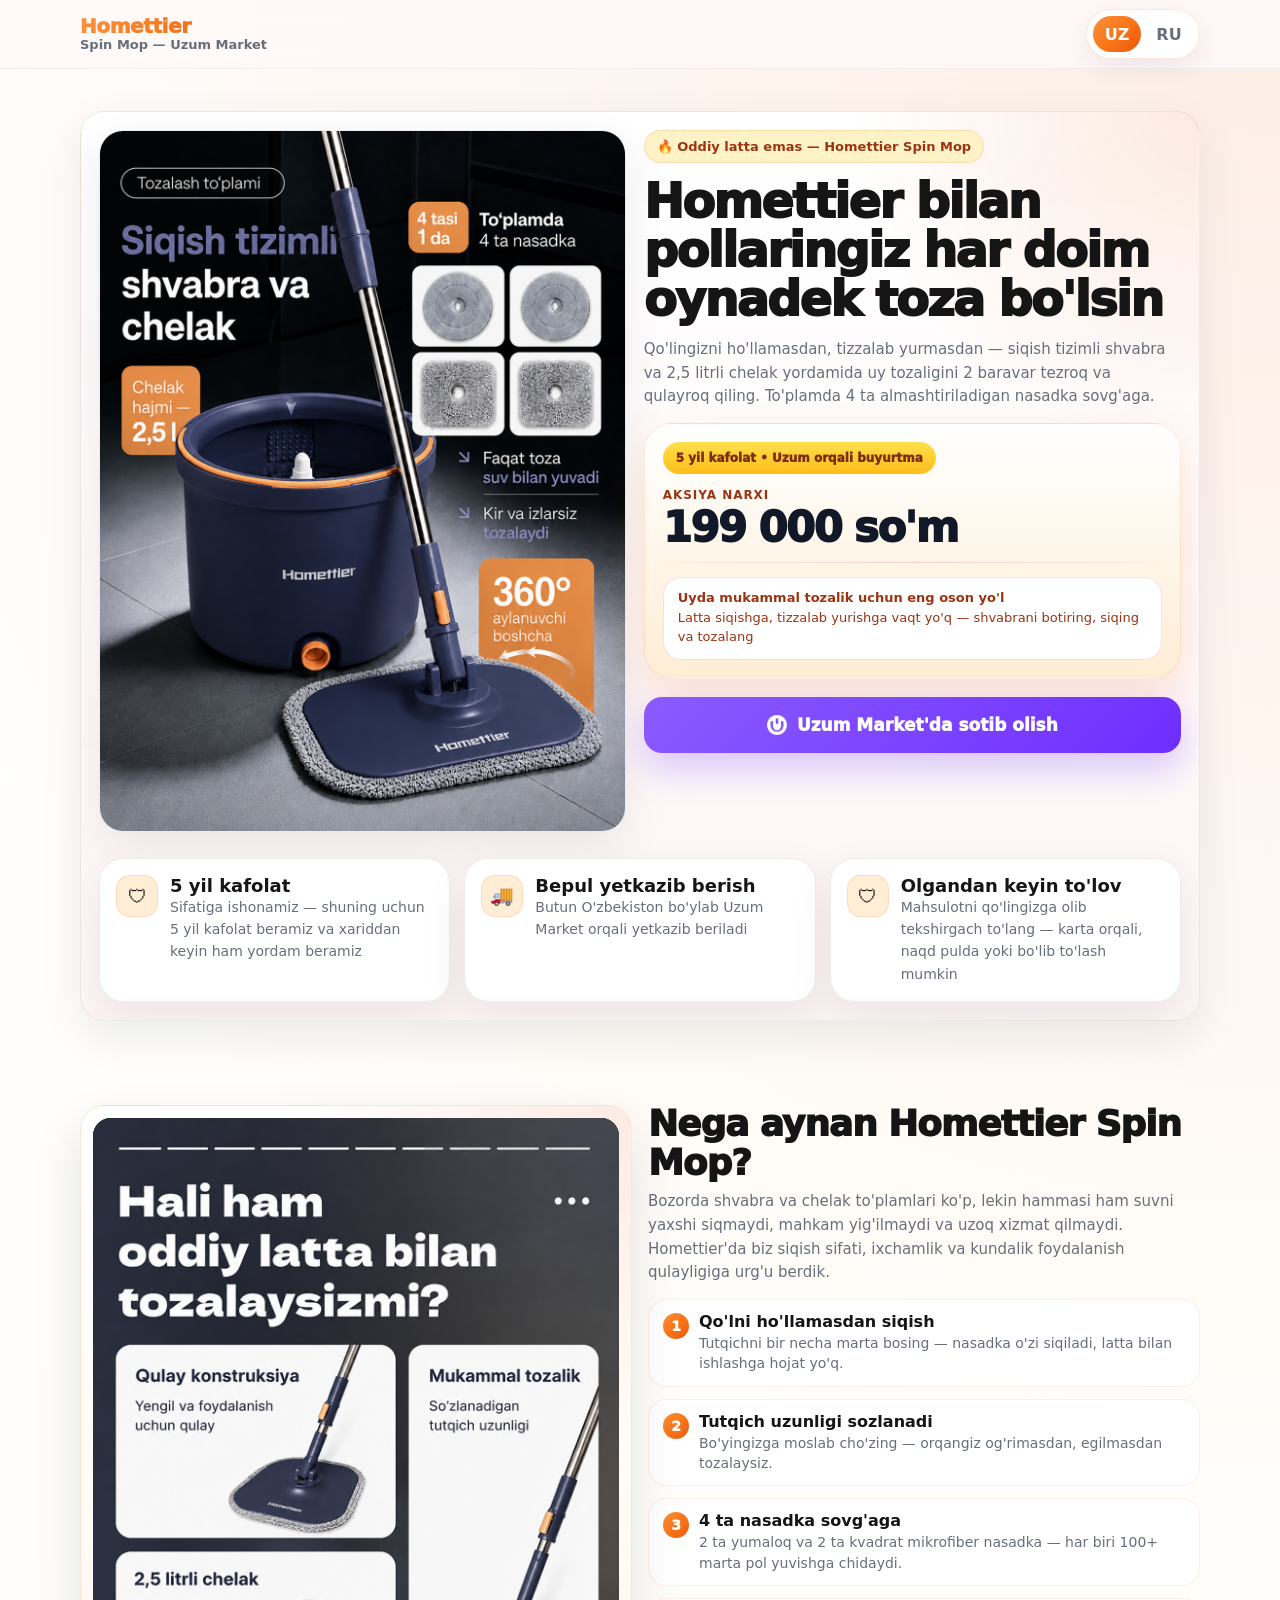
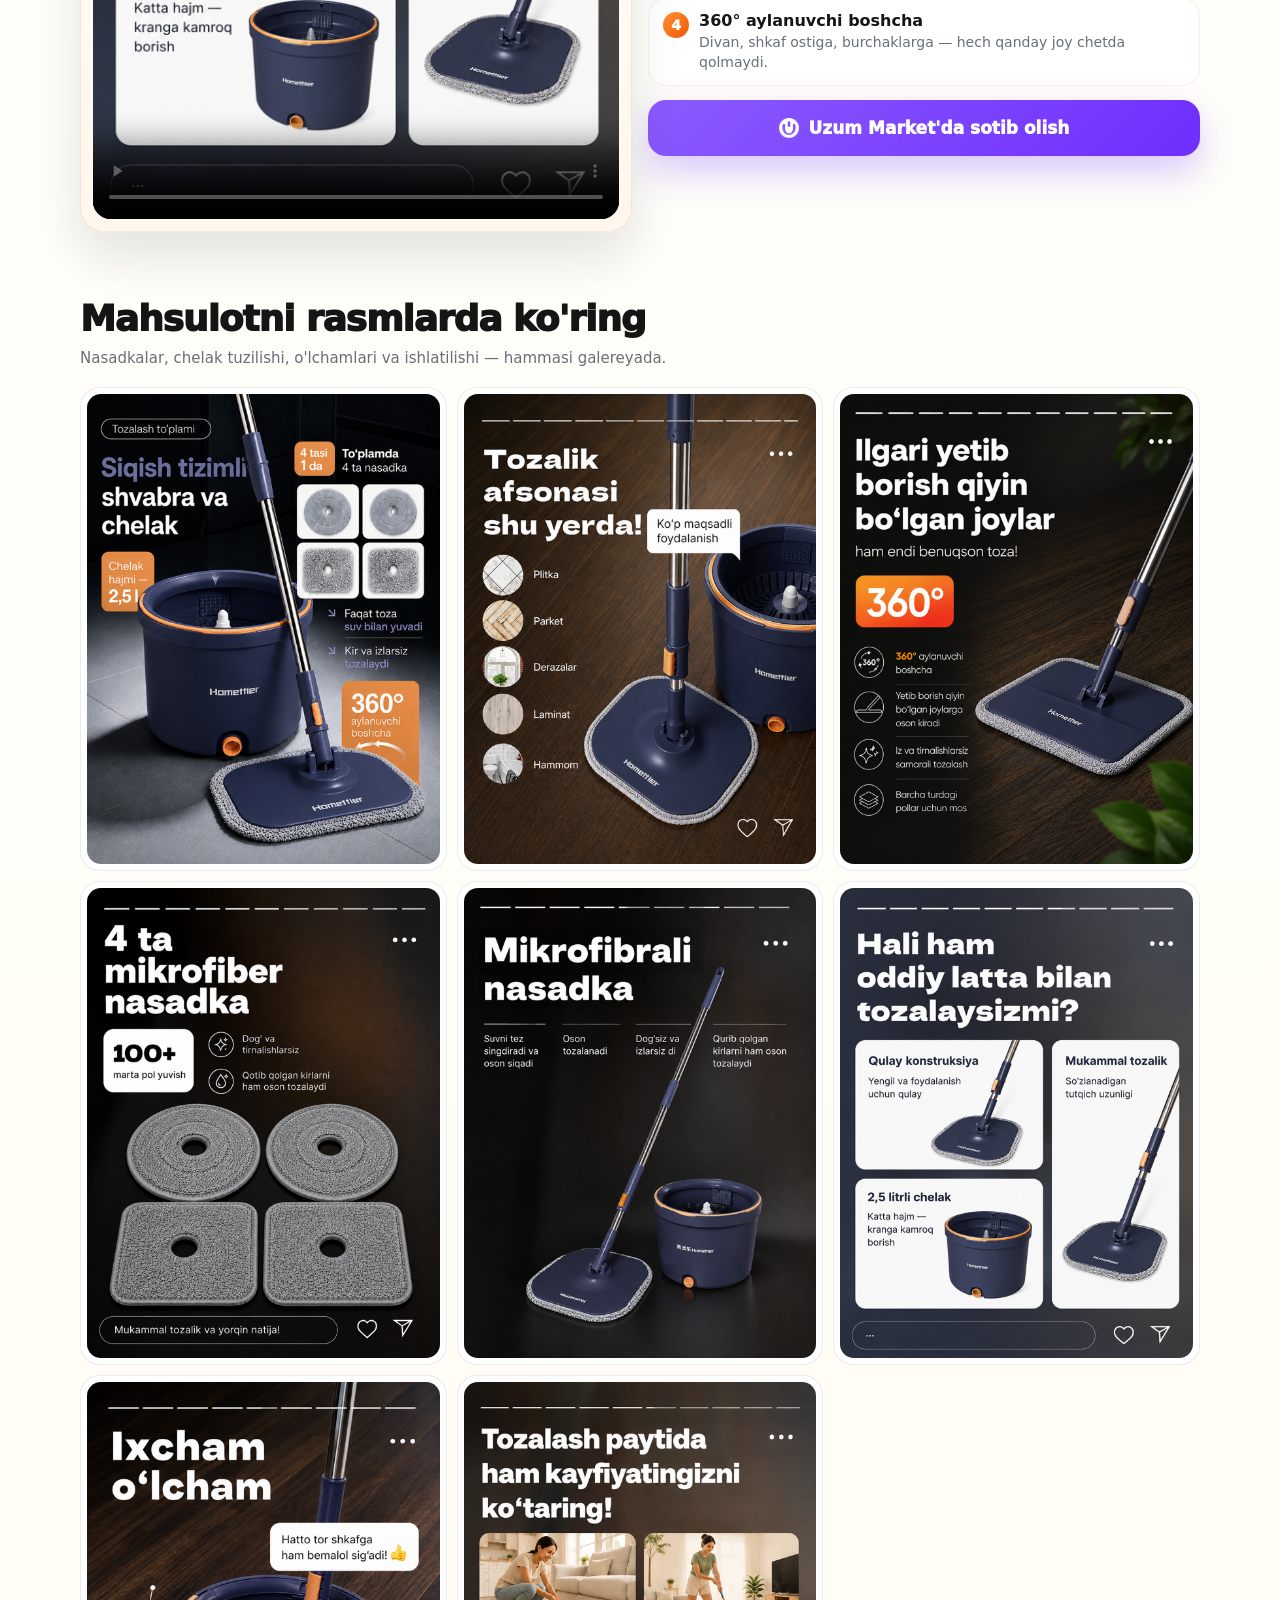
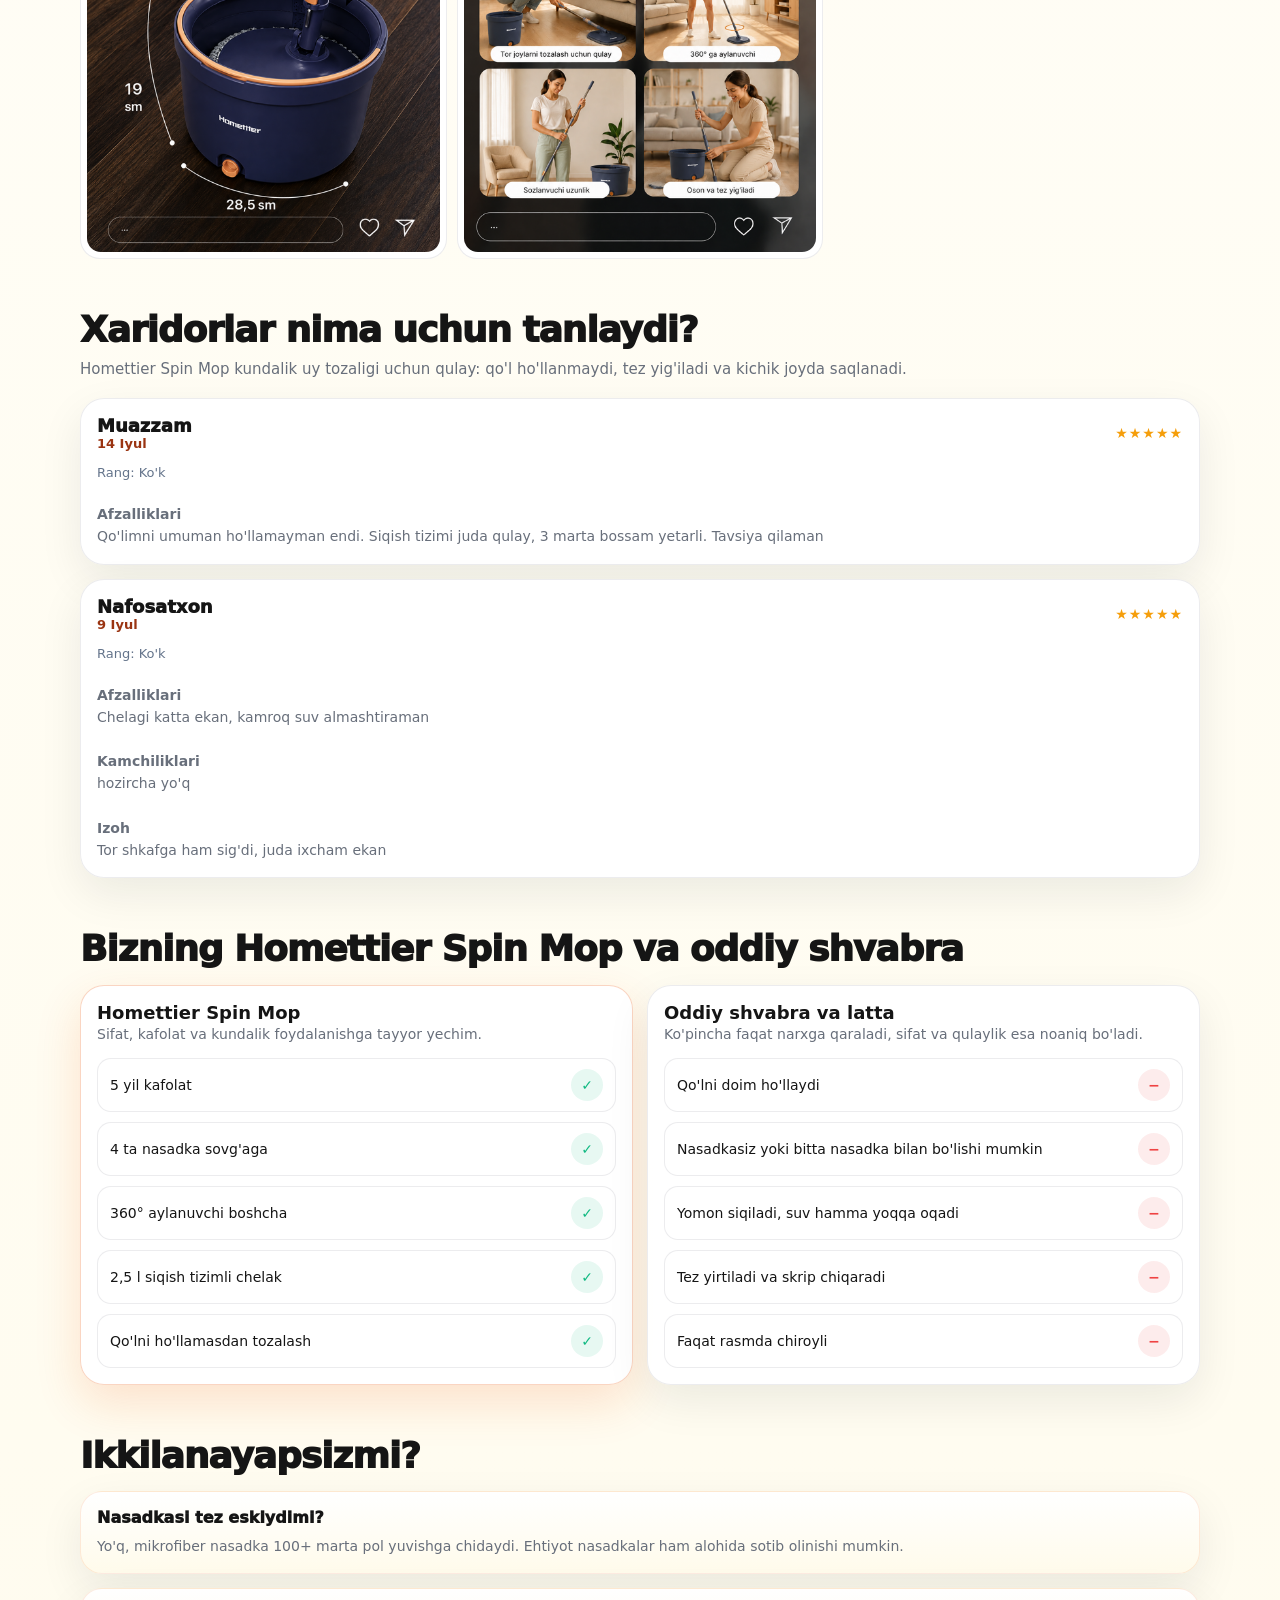
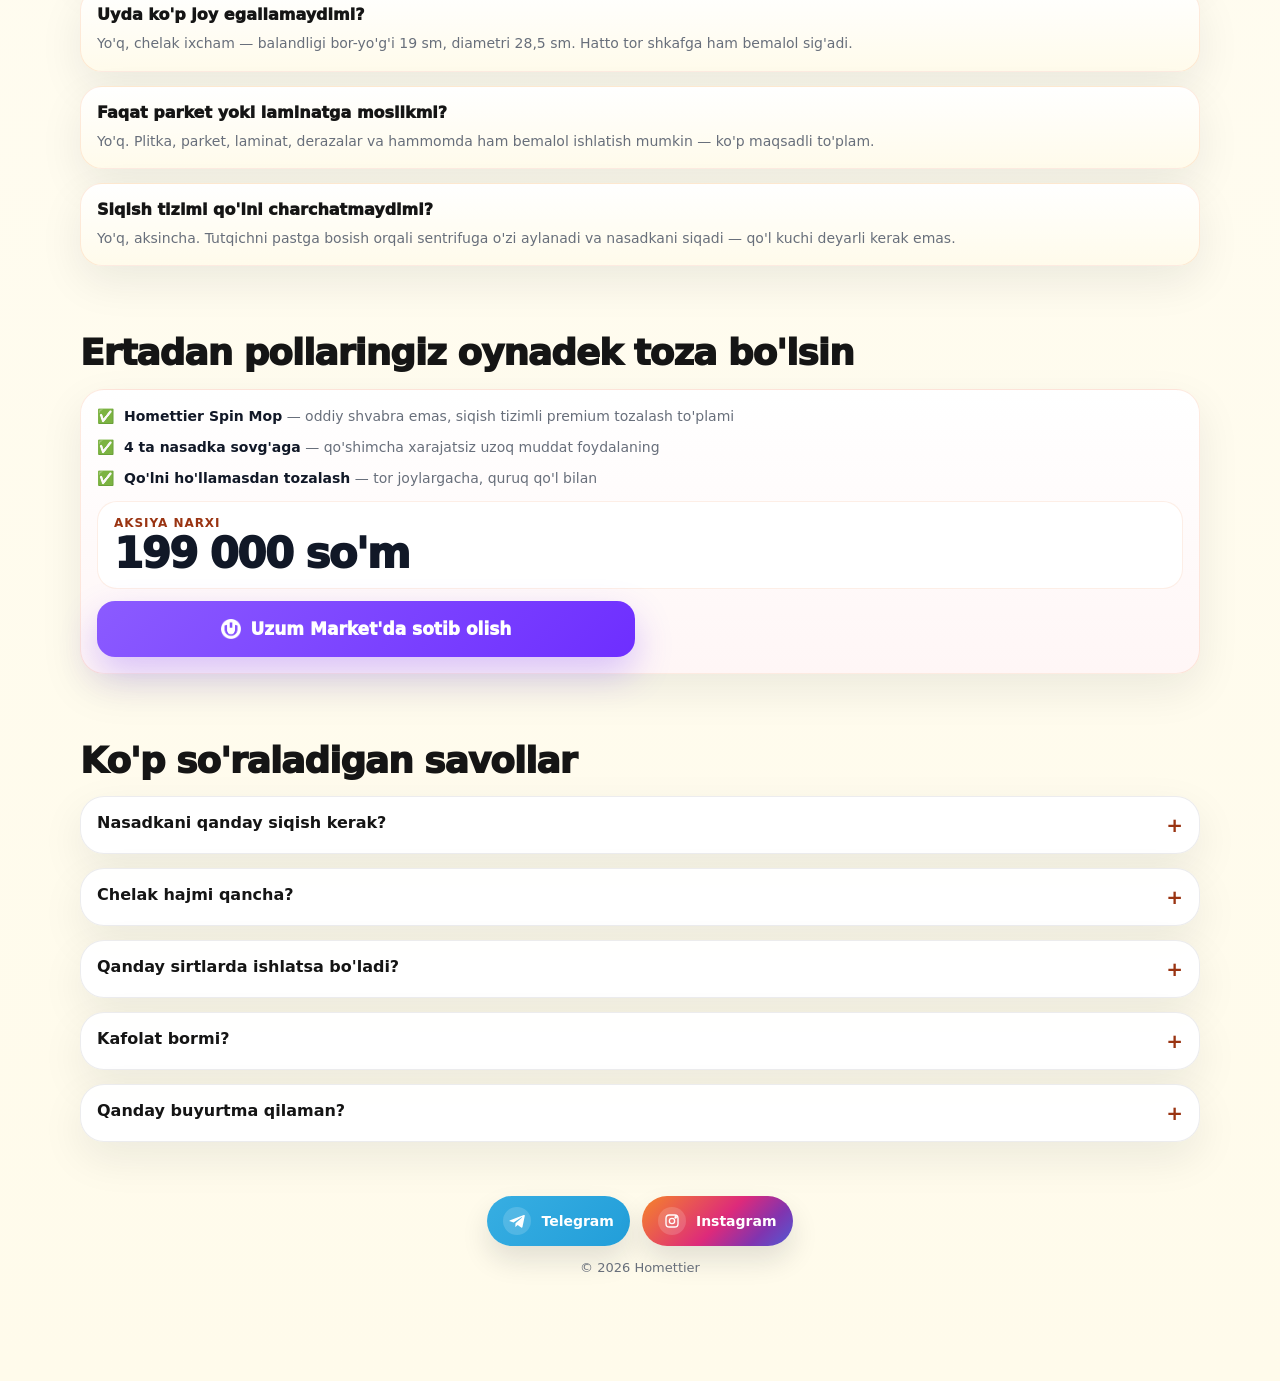
==== homettier.html @ 23408524 "Add Homettier Spin Mop product page - homettier.html — yangi mahsulot sahifasi (Stepper Pro struktur" ====
<!DOCTYPE html>
<html lang="uz">
<head>
  <meta charset="UTF-8" />
  <meta name="viewport" content="width=device-width, initial-scale=1.0, viewport-fit=cover" />
  <title>Homettier — Siqish tizimli Spin Mop | Uy uchun premium tozalash to'plami | Uzum Market</title>
  <meta name="description" content="Homettier Spin Mop — siqish tizimli shvabra va 2,5 litrli chelak to'plami. 4 ta mikrofiber nasadka sovg'aga, 360° aylanuvchi boshcha, qo'lni ho'llamasdan tozalash. 5 yil kafolat." />
  <meta name="theme-color" content="#ea580c" />
  <meta name="robots" content="index,follow" />
  <meta property="og:type" content="website" />
  <meta property="og:title" content="Homettier Spin Mop | Uy uchun premium tozalash to'plami — Uzum Market" />
  <meta property="og:description" content="Oddiy latta emas — Homettier Spin Mop. Qo'lingizni ho'llamasdan, tizzalab yurmasdan tozalang. 4 ta nasadka sovg'aga va 5 yil kafolat." />
  <meta property="og:image" content="images/homettier/h1.png" />
  <meta property="og:url" content="https://shopland.uz/homettier.html" />
  <meta name="twitter:card" content="summary_large_image" />
  <link rel="canonical" href="https://shopland.uz/homettier.html" />

  <link href="data:image/svg+xml,<svg xmlns='http://www.w3.org/2000/svg' viewBox='0 0 100 100'><rect width='100' height='100' rx='20' fill='%23ea580c'/><text x='50' y='74' font-family='Arial, sans-serif' font-weight='bold' font-size='58' fill='white' text-anchor='middle'>H</text></svg>" rel="icon" />
  <link rel="preconnect" href="https://images.uzum.uz" crossorigin />
  <link rel="preconnect" href="https://connect.facebook.net" crossorigin />
  <link rel="preload" as="image" href="./images/homettier/h1.png" fetchpriority="high" />

  <link rel="stylesheet" href="./css/style.css" />

  <!-- Meta Pixel Code -->
  <script>
  !function(f,b,e,v,n,t,s){if(f.fbq)return;n=f.fbq=function(){n.callMethod?n.callMethod.apply(n,arguments):n.queue.push(arguments)};if(!f._fbq)f._fbq=n;n.push=n;n.loaded=!0;n.version='2.0';n.queue=[];t=b.createElement(e);t.async=!0;t.src=v;s=b.getElementsByTagName(e)[0];s.parentNode.insertBefore(t,s)}(window, document,'script','https://connect.facebook.net/en_US/fbevents.js');
  fbq('init', '847327061713315');
  fbq('track', 'PageView');
  </script>
  <noscript><img height="1" width="1" style="display:none" src="https://www.facebook.com/tr?id=847327061713315&ev=PageView&noscript=1" /></noscript>
  <!-- End Meta Pixel Code -->
</head>
<body>
  <header class="topbar">
    <div class="container topbar-inner">
      <a href="#" class="brand"><span class="brand-copy"><span>Homettier</span><small data-uz="Spin Mop — Uzum Market" data-ru="Spin Mop — Uzum Market">Spin Mop — Uzum Market</small></span></a>
      <div class="lang-switch" aria-label="Language switcher"><button class="lang-btn active" data-lang-btn="uz" type="button">UZ</button><button class="lang-btn" data-lang-btn="ru" type="button">RU</button></div>
    </div>
  </header>

  <main id="top">
    <section class="hero section-lg" id="hero-section">
      <div class="container">
        <div class="hero-wrap card">
          <div class="hero-media"><img src="./images/homettier/h1.png" alt="Homettier Spin Mop — siqish tizimli shvabra va chelak to'plami" loading="eager" fetchpriority="high" decoding="async" /></div>
          <div class="hero-copy">
            <div class="eyebrow" data-uz="🔥 Oddiy latta emas — Homettier Spin Mop" data-ru="🔥 Не просто тряпка — Homettier Spin Mop">🔥 Oddiy latta emas — Homettier Spin Mop</div>
            <h1 data-uz="Homettier bilan pollaringiz har doim oynadek toza bo'lsin" data-ru="Пусть ваши полы всегда будут блестящими чистыми с Homettier">Homettier bilan pollaringiz har doim oynadek toza bo'lsin</h1>
            <p class="lead" data-uz="Qo'lingizni ho'llamasdan, tizzalab yurmasdan — siqish tizimli shvabra va 2,5 litrli chelak yordamida uy tozaligini 2 baravar tezroq va qulayroq qiling. To'plamda 4 ta almashtiriladigan nasadka sovg'aga." data-ru="Без намокания рук и ползания на коленях — с системой отжима и ведром 2,5 литра уборка дома в 2 раза быстрее и удобнее. В комплекте 4 сменные насадки в подарок.">Qo'lingizni ho'llamasdan, tizzalab yurmasdan — siqish tizimli shvabra va 2,5 litrli chelak yordamida uy tozaligini 2 baravar tezroq va qulayroq qiling. To'plamda 4 ta almashtiriladigan nasadka sovg'aga.</p>
            <div class="price-box">
              <span class="discount-pill" data-uz="5 yil kafolat • Uzum orqali buyurtma" data-ru="Гарантия 5 лет • Заказ через Uzum">5 yil kafolat • Uzum orqali buyurtma</span>
              <div class="price-main"><div class="price-main-left"><span class="price-caption" data-uz="Aksiya narxi" data-ru="Цена по акции">Aksiya narxi</span><span class="new-price" data-uz="199 000 so'm" data-ru="199 000 сум">199 000 so'm</span></div></div>
              <div style="height:1px;background:linear-gradient(90deg,rgba(239,32,41,.04),rgba(239,32,41,.18),rgba(239,32,41,.04))"></div>
              <div style="padding:12px 14px;border-radius:18px;background:#fff;border:1px solid rgba(239,32,41,.14)"><div class="timer-label" data-uz="Uyda mukammal tozalik uchun eng oson yo'l" data-ru="Самый простой способ идеальной чистоты дома">Uyda mukammal tozalik uchun eng oson yo'l</div><p style="font-size:13px;color:#9a3412;margin-top:4px;line-height:1.45" data-uz="Latta siqishga, tizzalab yurishga vaqt yo'q — shvabrani botiring, siqing va tozalang" data-ru="Нет времени на тряпки и ползание на коленях — макайте, отжимайте и мойте">Latta siqishga, tizzalab yurishga vaqt yo'q — shvabrani botiring, siqing va tozalang</p></div>
            </div>
            <div class="btn-row" style="margin-top: 4px;"><a href="https://uzum.uz/ru/product/umnaya-shvabra-iz-goluboj---127-2776299" class="btn btn-uzum" rel="nofollow noopener noreferrer" target="_blank" id="hero-uzum-btn"><img src="./assets/uzum-logo.webp" alt="Uzum logo" /><span data-uz="Uzum Market'da sotib olish" data-ru="Купить в Uzum Market">Uzum Market'da sotib olish</span></a></div>
          </div>
          <div class="proof-row-full">
            <div class="trust-item card"><div class="icon-box">🛡</div><div><h3 data-uz="5 yil kafolat" data-ru="Гарантия 5 лет">5 yil kafolat</h3><p data-uz="Sifatiga ishonamiz — shuning uchun 5 yil kafolat beramiz va xariddan keyin ham yordam beramiz" data-ru="Мы уверены в качестве — поэтому даём гарантию 5 лет и поддерживаем вас после покупки">Sifatiga ishonamiz — shuning uchun 5 yil kafolat beramiz va xariddan keyin ham yordam beramiz</p></div></div>
            <div class="trust-item card"><div class="icon-box">🚚</div><div><h3 data-uz="Bepul yetkazib berish" data-ru="Бесплатная доставка">Bepul yetkazib berish</h3><p data-uz="Butun O'zbekiston bo'ylab Uzum Market orqali yetkazib beriladi" data-ru="Доставка по всему Узбекистану через Uzum Market">Butun O'zbekiston bo'ylab Uzum Market orqali yetkazib beriladi</p></div></div>
            <div class="trust-item card"><div class="icon-box">🛡</div><div><h3 data-uz="Olgandan keyin to'lov" data-ru="Оплата после получения">Olgandan keyin to'lov</h3><p data-uz="Mahsulotni qo'lingizga olib tekshirgach to'lang — karta orqali, naqd pulda yoki bo'lib to'lash mumkin" data-ru="Получите товар, проверьте и только потом оплатите — картой, наличными или в рассрочку">Mahsulotni qo'lingizga olib tekshirgach to'lang — karta orqali, naqd pulda yoki bo'lib to'lash mumkin</p></div></div>
          </div>
        </div>
      </div>
    </section>

    <section class="section-lg">
      <div class="container showcase">
        <div class="video-shell card">
          <video id="inlineVideo" muted playsinline webkit-playsinline preload="none" controls loop poster="./images/homettier/h6.png">
            <source src="./assets/homettier_video.mp4" type="video/mp4" />
          </video>
        </div>
        <div style="display:grid;gap:14px;align-content:start">
          <div class="section-head" style="margin-bottom:0">
            <h2 data-uz="Nega aynan Homettier Spin Mop?" data-ru="Почему именно Homettier Spin Mop?">Nega aynan Homettier Spin Mop?</h2>
            <p class="lead" data-uz="Bozorda shvabra va chelak to'plamlari ko'p, lekin hammasi ham suvni yaxshi siqmaydi, mahkam yig'ilmaydi va uzoq xizmat qilmaydi. Homettier'da biz siqish sifati, ixchamlik va kundalik foydalanish qulayligiga urg'u berdik." data-ru="Наборов швабра-ведро много, но не все хорошо отжимают воду, собираются крепко и служат долго. В Homettier мы сделали акцент на качестве отжима, компактности и удобстве ежедневного использования.">Bozorda shvabra va chelak to'plamlari ko'p, lekin hammasi ham suvni yaxshi siqmaydi, mahkam yig'ilmaydi va uzoq xizmat qilmaydi. Homettier'da biz siqish sifati, ixchamlik va kundalik foydalanish qulayligiga urg'u berdik.</p>
          </div>
          <div class="feature-list">
            <div class="feature-line"><div class="red-dot">1</div><div><b data-uz="Qo'lni ho'llamasdan siqish" data-ru="Отжим без намокания рук">Qo'lni ho'llamasdan siqish</b><span data-uz="Tutqichni bir necha marta bosing — nasadka o'zi siqiladi, latta bilan ishlashga hojat yo'q." data-ru="Нажмите ручку несколько раз — насадка отжимается сама, не нужно касаться тряпки.">Tutqichni bir necha marta bosing — nasadka o'zi siqiladi, latta bilan ishlashga hojat yo'q.</span></div></div>
            <div class="feature-line"><div class="red-dot">2</div><div><b data-uz="Tutqich uzunligi sozlanadi" data-ru="Регулируемая длина ручки">Tutqich uzunligi sozlanadi</b><span data-uz="Bo'yingizga moslab cho'zing — orqangiz og'rimasdan, egilmasdan tozalaysiz." data-ru="Отрегулируйте под свой рост — убираете без боли в спине и наклонов.">Bo'yingizga moslab cho'zing — orqangiz og'rimasdan, egilmasdan tozalaysiz.</span></div></div>
            <div class="feature-line"><div class="red-dot">3</div><div><b data-uz="4 ta nasadka sovg'aga" data-ru="4 насадки в подарок">4 ta nasadka sovg'aga</b><span data-uz="2 ta yumaloq va 2 ta kvadrat mikrofiber nasadka — har biri 100+ marta pol yuvishga chidaydi." data-ru="2 круглые и 2 квадратные микрофибровые насадки — каждая выдерживает 100+ циклов мытья.">2 ta yumaloq va 2 ta kvadrat mikrofiber nasadka — har biri 100+ marta pol yuvishga chidaydi.</span></div></div>
            <div class="feature-line"><div class="red-dot">4</div><div><b data-uz="360° aylanuvchi boshcha" data-ru="Поворотная головка 360°">360° aylanuvchi boshcha</b><span data-uz="Divan, shkaf ostiga, burchaklarga — hech qanday joy chetda qolmaydi." data-ru="Под диваном, шкафом, в углах — ни одно место не останется неочищенным.">Divan, shkaf ostiga, burchaklarga — hech qanday joy chetda qolmaydi.</span></div></div>
          </div>
          <a href="https://uzum.uz/ru/product/umnaya-shvabra-iz-goluboj---127-2776299" class="btn btn-uzum" rel="nofollow noopener noreferrer" target="_blank" id="why-uzum-btn"><img src="./assets/uzum-logo.webp" alt="Uzum logo" /><span data-uz="Uzum Market'da sotib olish" data-ru="Купить в Uzum Market">Uzum Market'da sotib olish</span></a>
        </div>
      </div>
    </section>

    <section class="section">
      <div class="container">
        <div class="section-head">
          <h2 data-uz="Mahsulotni rasmlarda ko'ring" data-ru="Посмотрите товар в деталях">Mahsulotni rasmlarda ko'ring</h2>
          <p class="lead" data-uz="Nasadkalar, chelak tuzilishi, o'lchamlari va ishlatilishi — hammasi galereyada." data-ru="Насадки, устройство ведра, размеры и процесс использования — всё в галерее.">Nasadkalar, chelak tuzilishi, o'lchamlari va ishlatilishi — hammasi galereyada.</p>
        </div>
        <div class="gallery-grid" id="galleryGrid">
          <button class="gallery-card" type="button" data-popup-img="./images/homettier/h1.png"><img src="./images/homettier/h1.png" alt="Homettier Spin Mop galereya 1" loading="lazy" /></button>
          <button class="gallery-card" type="button" data-popup-img="./images/homettier/h2.png"><img src="./images/homettier/h2.png" alt="Homettier Spin Mop galereya 2" loading="lazy" /></button>
          <button class="gallery-card" type="button" data-popup-img="./images/homettier/h3.png"><img src="./images/homettier/h3.png" alt="Homettier Spin Mop galereya 3" loading="lazy" /></button>
          <button class="gallery-card" type="button" data-popup-img="./images/homettier/h4.png"><img src="./images/homettier/h4.png" alt="Homettier Spin Mop galereya 4" loading="lazy" /></button>
          <button class="gallery-card" type="button" data-popup-img="./images/homettier/h5.png"><img src="./images/homettier/h5.png" alt="Homettier Spin Mop galereya 5" loading="lazy" /></button>
          <button class="gallery-card" type="button" data-popup-img="./images/homettier/h6.png"><img src="./images/homettier/h6.png" alt="Homettier Spin Mop galereya 6" loading="lazy" /></button>
          <button class="gallery-card" type="button" data-popup-img="./images/homettier/h7.png"><img src="./images/homettier/h7.png" alt="Homettier Spin Mop galereya 7" loading="lazy" /></button>
          <button class="gallery-card" type="button" data-popup-img="./images/homettier/h8.png"><img src="./images/homettier/h8.png" alt="Homettier Spin Mop galereya 8" loading="lazy" /></button>
        </div>
      </div>
    </section>

    <section class="section" id="reviews">
      <div class="container">
        <div class="section-head">
          <h2 data-uz="Xaridorlar nima uchun tanlaydi?" data-ru="Почему покупатели выбирают нас?">Xaridorlar nima uchun tanlaydi?</h2>
          <p class="lead" data-uz="Homettier Spin Mop kundalik uy tozaligi uchun qulay: qo'l ho'llanmaydi, tez yig'iladi va kichik joyda saqlanadi." data-ru="Homettier Spin Mop удобен для ежедневной уборки: руки не мокнут, быстро складывается и хранится в небольшом месте.">Homettier Spin Mop kundalik uy tozaligi uchun qulay: qo'l ho'llanmaydi, tez yig'iladi va kichik joyda saqlanadi.</p>
        </div>
        <div class="reviews-list">
          <div class="review-card card">
            <div class="review-top">
              <div><div class="review-name">Muazzam</div><div class="review-title" data-uz="14 Iyul" data-ru="14 Июля">14 Iyul</div></div>
              <div class="stars">★★★★★</div>
            </div>
            <p class="review-text" style="color: #64748b; font-size: 13px; margin-bottom: 8px;" data-uz="Rang: Ko'k" data-ru="Цвет: Синий">Rang: Ko'k</p>
            <p class="review-text" data-uz="<b>Afzalliklari</b><br>Qo'limni umuman ho'llamayman endi. Siqish tizimi juda qulay, 3 marta bossam yetarli. Tavsiya qilaman" data-ru="<b>Преимущества</b><br>Руки больше совсем не мокнут. Система отжима очень удобная, 3 нажатия достаточно. Рекомендую"><b>Afzalliklari</b><br>Qo'limni umuman ho'llamayman endi. Siqish tizimi juda qulay, 3 marta bossam yetarli. Tavsiya qilaman</p>
          </div>
          <div class="review-card card">
            <div class="review-top">
              <div><div class="review-name">Nafosatxon</div><div class="review-title" data-uz="9 Iyul" data-ru="9 Июля">9 Iyul</div></div>
              <div class="stars">★★★★★</div>
            </div>
            <p class="review-text" style="color: #64748b; font-size: 13px; margin-bottom: 8px;" data-uz="Rang: Ko'k" data-ru="Цвет: Синий">Rang: Ko'k</p>
            <p class="review-text" data-uz="<b>Afzalliklari</b><br>Chelagi katta ekan, kamroq suv almashtiraman<br><br><b>Kamchiliklari</b><br>hozircha yo'q<br><br><b>Izoh</b><br>Tor shkafga ham sig'di, juda ixcham ekan" data-ru="<b>Преимущества</b><br>Ведро оказалось большим, воду меняю реже<br><br><b>Недостатки</b><br>пока нет<br><br><b>Комментарий</b><br>Поместилось и в узкий шкаф, очень компактное"><b>Afzalliklari</b><br>Chelagi katta ekan, kamroq suv almashtiraman<br><br><b>Kamchiliklari</b><br>hozircha yo'q<br><br><b>Izoh</b><br>Tor shkafga ham sig'di, juda ixcham ekan</p>
          </div>
        </div>
      </div>
    </section>

    <section class="section">
      <div class="container">
        <div class="section-head">
          <h2 data-uz="Bizning Homettier Spin Mop va oddiy shvabra" data-ru="Наш Homettier Spin Mop и обычная швабра">Bizning Homettier Spin Mop va oddiy shvabra</h2>
        </div>
        <div class="compare-grid">
          <div class="compare-card card highlight">
            <h3 data-uz="Homettier Spin Mop" data-ru="Homettier Spin Mop">Homettier Spin Mop</h3>
            <p data-uz="Sifat, kafolat va kundalik foydalanishga tayyor yechim." data-ru="Качество, гарантия и готовое решение для ежедневной уборки.">Sifat, kafolat va kundalik foydalanishga tayyor yechim.</p>
            <div class="compare-table">
              <div class="cmp-row"><span data-uz="5 yil kafolat" data-ru="Гарантия 5 лет">5 yil kafolat</span><span class="cmp-good">✓</span></div>
              <div class="cmp-row"><span data-uz="4 ta nasadka sovg'aga" data-ru="4 насадки в подарок">4 ta nasadka sovg'aga</span><span class="cmp-good">✓</span></div>
              <div class="cmp-row"><span data-uz="360° aylanuvchi boshcha" data-ru="Поворотная головка 360°">360° aylanuvchi boshcha</span><span class="cmp-good">✓</span></div>
              <div class="cmp-row"><span data-uz="2,5 l siqish tizimli chelak" data-ru="Ведро 2,5 л с системой отжима">2,5 l siqish tizimli chelak</span><span class="cmp-good">✓</span></div>
              <div class="cmp-row"><span data-uz="Qo'lni ho'llamasdan tozalash" data-ru="Уборка без намокания рук">Qo'lni ho'llamasdan tozalash</span><span class="cmp-good">✓</span></div>
            </div>
          </div>
          <div class="compare-card card">
            <h3 data-uz="Oddiy shvabra va latta" data-ru="Обычная швабра и тряпка">Oddiy shvabra va latta</h3>
            <p data-uz="Ko'pincha faqat narxga qaraladi, sifat va qulaylik esa noaniq bo'ladi." data-ru="Часто выбирают только по цене, а качество и удобство остаются непонятными.">Ko'pincha faqat narxga qaraladi, sifat va qulaylik esa noaniq bo'ladi.</p>
            <div class="compare-table">
              <div class="cmp-row"><span data-uz="Qo'lni doim ho'llaydi" data-ru="Руки всегда мокнут">Qo'lni doim ho'llaydi</span><span class="cmp-bad">−</span></div>
              <div class="cmp-row"><span data-uz="Nasadkasiz yoki bitta nasadka bilan bo'lishi mumkin" data-ru="Может быть без насадки или с одной">Nasadkasiz yoki bitta nasadka bilan bo'lishi mumkin</span><span class="cmp-bad">−</span></div>
              <div class="cmp-row"><span data-uz="Yomon siqiladi, suv hamma yoqqa oqadi" data-ru="Плохо отжимается, вода течёт везде">Yomon siqiladi, suv hamma yoqqa oqadi</span><span class="cmp-bad">−</span></div>
              <div class="cmp-row"><span data-uz="Tez yirtiladi va skrip chiqaradi" data-ru="Быстро рвётся и скрипит">Tez yirtiladi va skrip chiqaradi</span><span class="cmp-bad">−</span></div>
              <div class="cmp-row"><span data-uz="Faqat rasmda chiroyli" data-ru="Красиво только на фото">Faqat rasmda chiroyli</span><span class="cmp-bad">−</span></div>
            </div>
          </div>
        </div>
      </div>
    </section>

    <section class="section doubts" id="doubts">
      <div class="container">
        <div class="section-head"><h2 data-ru="Есть сомнения?" data-uz="Ikkilanayapsizmi?">Ikkilanayapsizmi?</h2></div>
        <div class="doubts-grid">
          <div class="dcard">
            <div class="q" data-ru="Насадка быстро изнашивается?" data-uz="Nasadkasi tez eskiydimi?">Nasadkasi tez eskiydimi?</div>
            <div class="a" data-ru="Нет, микрофибровая насадка выдерживает 100+ циклов мытья полов. Запасные насадки также можно докупить отдельно." data-uz="Yo'q, mikrofiber nasadka 100+ marta pol yuvishga chidaydi. Ehtiyot nasadkalar ham alohida sotib olinishi mumkin.">Yo'q, mikrofiber nasadka 100+ marta pol yuvishga chidaydi. Ehtiyot nasadkalar ham alohida sotib olinishi mumkin.</div>
          </div>
          <div class="dcard">
            <div class="q" data-ru="Не займёт много места дома?" data-uz="Uyda ko'p joy egallamaydimi?">Uyda ko'p joy egallamaydimi?</div>
            <div class="a" data-ru="Нет, ведро компактное — высота всего 19 см, диаметр 28,5 см. Поместится даже в узкий шкаф." data-uz="Yo'q, chelak ixcham — balandligi bor-yo'g'i 19 sm, diametri 28,5 sm. Hatto tor shkafga ham bemalol sig'adi.">Yo'q, chelak ixcham — balandligi bor-yo'g'i 19 sm, diametri 28,5 sm. Hatto tor shkafga ham bemalol sig'adi.</div>
          </div>
          <div class="dcard">
            <div class="q" data-ru="Подходит только для паркета или ламината?" data-uz="Faqat parket yoki laminatga moslikmi?">Faqat parket yoki laminatga moslikmi?</div>
            <div class="a" data-ru="Нет. Плитка, паркет, ламинат, окна и ванная — можно использовать везде, это многоцелевой набор." data-uz="Yo'q. Plitka, parket, laminat, derazalar va hammomda ham bemalol ishlatish mumkin — ko'p maqsadli to'plam.">Yo'q. Plitka, parket, laminat, derazalar va hammomda ham bemalol ishlatish mumkin — ko'p maqsadli to'plam.</div>
          </div>
          <div class="dcard">
            <div class="q" data-ru="Система отжима не утомляет руку?" data-uz="Siqish tizimi qo'lni charchatmaydimi?">Siqish tizimi qo'lni charchatmaydimi?</div>
            <div class="a" data-ru="Нет, наоборот. Нажатием ручки вниз центрифуга сама крутится и отжимает насадку — усилие рук почти не нужно." data-uz="Yo'q, aksincha. Tutqichni pastga bosish orqali sentrifuga o'zi aylanadi va nasadkani siqadi — qo'l kuchi deyarli kerak emas.">Yo'q, aksincha. Tutqichni pastga bosish orqali sentrifuga o'zi aylanadi va nasadkani siqadi — qo'l kuchi deyarli kerak emas.</div>
          </div>
        </div>
      </div>
    </section>

    <section class="section-lg">
      <div class="container">
        <div class="section-head"><h2 data-uz="Ertadan pollaringiz oynadek toza bo'lsin" data-ru="Уже завтра ваши полы будут зеркально чистыми">Ertadan pollaringiz oynadek toza bo'lsin</h2></div>
        <div class="cta-card card">
          <div class="cta-bullets">
            <div class="item"><span>✅</span><span><strong data-uz="Homettier Spin Mop" data-ru="Homettier Spin Mop">Homettier Spin Mop</strong> — <span data-uz="oddiy shvabra emas, siqish tizimli premium tozalash to'plami" data-ru="не обычная швабра, а премиальный набор для уборки с системой отжима">oddiy shvabra emas, siqish tizimli premium tozalash to'plami</span></span></div>
            <div class="item"><span>✅</span><span><strong data-uz="4 ta nasadka sovg'aga" data-ru="4 насадки в подарок">4 ta nasadka sovg'aga</strong> — <span data-uz="qo'shimcha xarajatsiz uzoq muddat foydalaning" data-ru="пользуйтесь долго без дополнительных затрат">qo'shimcha xarajatsiz uzoq muddat foydalaning</span></span></div>
            <div class="item"><span>✅</span><span><strong data-uz="Qo'lni ho'llamasdan tozalash" data-ru="Уборка без намокания рук">Qo'lni ho'llamasdan tozalash</strong> — <span data-uz="tor joylargacha, quruq qo'l bilan" data-ru="даже в труднодоступных местах, с сухими руками">tor joylargacha, quruq qo'l bilan</span></span></div>
          </div>
          <div class="cta-price-row">
            <div class="cta-price-stack"><small data-uz="Aksiya narxi" data-ru="Цена по акции">Aksiya narxi</small><span class="new-price" data-uz="199 000 so'm" data-ru="199 000 сум">199 000 so'm</span></div>
          </div>
          <div class="cta-actions">
            <a href="https://uzum.uz/ru/product/umnaya-shvabra-iz-goluboj---127-2776299" class="btn btn-uzum" rel="nofollow noopener noreferrer" target="_blank" id="cta-uzum-btn"><img src="./assets/uzum-logo.webp" alt="Uzum logo" /><span data-uz="Uzum Market'da sotib olish" data-ru="Купить в Uzum Market">Uzum Market'da sotib olish</span></a>
          </div>
        </div>
      </div>
    </section>

    <section class="section" id="faq">
      <div class="container">
        <div class="section-head"><h2 data-uz="Ko'p so'raladigan savollar" data-ru="Частые вопросы">Ko'p so'raladigan savollar</h2></div>
        <div class="faq-grid">
          <details class="faq-item card"><summary data-uz="Nasadkani qanday siqish kerak?" data-ru="Как правильно отжимать насадку?">Nasadkani qanday siqish kerak?</summary><p data-uz="Nasadkani sentrifuga bo'limiga joylashtiring va tutqichni pastga bosing. Eng yaxshi natija uchun kamida 3 marta bosish tavsiya etiladi." data-ru="Поместите насадку в секцию центрифуги и нажмите ручку вниз. Для лучшего результата рекомендуется нажать не менее 3 раз.">Nasadkani sentrifuga bo'limiga joylashtiring va tutqichni pastga bosing. Eng yaxshi natija uchun kamida 3 marta bosish tavsiya etiladi.</p></details>
          <details class="faq-item card"><summary data-uz="Chelak hajmi qancha?" data-ru="Каков объём ведра?">Chelak hajmi qancha?</summary><p data-uz="Chelak hajmi 2,5 litr — bu kranga tez-tez borishni kamaytiradi va katta xonalarni ham bir chelak suv bilan yuvish imkonini beradi." data-ru="Объём ведра 2,5 литра — это снижает частоту похода к крану и позволяет мыть большие комнаты одним ведром воды.">Chelak hajmi 2,5 litr — bu kranga tez-tez borishni kamaytiradi va katta xonalarni ham bir chelak suv bilan yuvish imkonini beradi.</p></details>
          <details class="faq-item card"><summary data-uz="Qanday sirtlarda ishlatsa bo'ladi?" data-ru="На каких поверхностях можно использовать?">Qanday sirtlarda ishlatsa bo'ladi?</summary><p data-uz="Plitka, parket, laminat, derazalar va hammom kabi barcha turdagi qattiq sirtlarda ishlatish mumkin." data-ru="Можно использовать на всех видах твёрдых поверхностей: плитка, паркет, ламинат, окна и ванная.">Plitka, parket, laminat, derazalar va hammom kabi barcha turdagi qattiq sirtlarda ishlatish mumkin.</p></details>
          <details class="faq-item card"><summary data-uz="Kafolat bormi?" data-ru="Есть гарантия?">Kafolat bormi?</summary><p data-uz="Ha, Homettier Spin Mop uchun 5 yil kafolat beriladi. Savollar bo'lsa, qo'llab-quvvatlash xizmatiga yozishingiz mumkin." data-ru="Да, на Homettier Spin Mop действует гарантия 5 лет. По вопросам можно написать в службу поддержки.">Ha, Homettier Spin Mop uchun 5 yil kafolat beriladi. Savollar bo'lsa, qo'llab-quvvatlash xizmatiga yozishingiz mumkin.</p></details>
          <details class="faq-item card"><summary data-uz="Qanday buyurtma qilaman?" data-ru="Как заказать?">Qanday buyurtma qilaman?</summary><p data-uz="Sahifadagi Uzum tugmasini bosing va mahsulot kartasi orqali buyurtma bering." data-ru="Нажмите кнопку Uzum на странице и оформите заказ через карточку товара.">Sahifadagi Uzum tugmasini bosing va mahsulot kartasi orqali buyurtma bering.</p></details>
        </div>
      </div>
    </section>
  </main>

  <div class="sticky-cta" id="stickyCta">
    <a href="https://uzum.uz/ru/product/umnaya-shvabra-iz-goluboj---127-2776299" class="btn btn-uzum" rel="nofollow noopener noreferrer" target="_blank" id="sticky-uzum-btn"><img src="./assets/uzum-logo.webp" alt="Uzum logo" /><span data-uz="Uzum Market'da sotib olish" data-ru="Купить в Uzum Market">Uzum Market'da sotib olish</span></a>
  </div>

  <div class="sticky-mini-video" id="stickyMiniVideo">
    <button class="sticky-mini-video-close" type="button" id="stickyMiniVideoClose" aria-label="Close">×</button>
    <button class="sticky-mini-video-open" type="button" id="stickyMiniVideoOpen" aria-label="Open video">
      <video id="stickyMiniVideoEl" muted playsinline webkit-playsinline preload="none" loop poster="./images/homettier/h6.png">
        <source src="./assets/homettier_video.mp4" type="video/mp4" />
      </video>
      <div class="sticky-mini-video-overlay"><span class="sticky-mini-video-live-dot" aria-hidden="true"></span><span>Video</span></div>
    </button>
  </div>

  <div class="modal" id="galleryModal" aria-hidden="true">
    <div class="modal-content">
      <button class="modal-close" type="button" aria-label="Close">×</button>
      <img id="modalImage" alt="Gallery image" />
      <div class="modal-nav"><button type="button" id="prevImage">‹</button><button type="button" id="nextImage">›</button></div>
    </div>
  </div>

  <div class="video-modal" id="videoModal" aria-hidden="true">
    <div class="video-modal-content">
      <button class="video-close" type="button" aria-label="Close">×</button>
      <div class="video-title" data-uz="Homettier Spin Mop real video" data-ru="Реальное видео Homettier Spin Mop">Homettier Spin Mop real video</div>
      <video id="modalVideo" controls playsinline webkit-playsinline preload="none" poster="./images/homettier/h6.png">
        <source src="./assets/homettier_video.mp4" type="video/mp4" />
      </video>
      <div class="video-cta-wrap">
        <a href="https://uzum.uz/ru/product/umnaya-shvabra-iz-goluboj---127-2776299" class="btn btn-uzum" rel="nofollow noopener noreferrer" target="_blank" id="video-modal-uzum-btn"><img src="./assets/uzum-logo.webp" alt="Uzum logo" /><span data-uz="Uzum Market'da sotib olish" data-ru="Купить в Uzum Market">Uzum Market'da sotib olish</span></a>
      </div>
    </div>
  </div>

  <footer>
    <div class="container">
      <div class="footer-socials">
        <a class="social-pill social-pill--telegram" href="https://t.me/homettier" target="_blank" rel="noopener noreferrer" id="footer-telegram">
          <span class="social-icon"><svg viewBox="0 0 24 24" fill="currentColor"><path d="M9.78 15.56 9.4 20.9c.54 0 .78-.23 1.06-.5l2.54-2.43 5.27 3.86c.97.54 1.65.26 1.91-.9l3.47-16.26.01-.01c.31-1.45-.52-2.02-1.47-1.66L1.79 10.87c-1.39.54-1.37 1.32-.24 1.67l5.22 1.63L18.9 6.56c.57-.35 1.09-.16.66.19"/></svg></span>Telegram
        </a>
        <a class="social-pill social-pill--instagram" href="https://www.instagram.com/homettier" target="_blank" rel="noopener noreferrer" id="footer-instagram">
          <span class="social-icon"><svg viewBox="0 0 24 24" fill="none" stroke="currentColor" stroke-width="2"><rect x="3" y="3" width="18" height="18" rx="5"></rect><circle cx="12" cy="12" r="4"></circle><circle cx="17.5" cy="6.5" r="1"></circle></svg></span>Instagram
        </a>
      </div>
      <div>© 2026 Homettier</div>
    </div>
  </footer>

  <script src="./js/homettier.js"></script>
</body>
</html>
---- css/style.css ----
:root {
  --brand: #ea580c;
  --brand2: #f97316;
  --brand3: #fb923c;
  --uzum: #6E2EFF;
  --uzum2: #8b5bff;
  --text: #151515;
  --muted: #686f7b;
  --bg: #fffbeb;
  --panel: #fff;
  --line: rgba(17, 24, 39, .08);
  --shadow: 0 16px 44px rgba(17, 24, 39, .08);
  --shadow-red: 0 18px 46px rgba(234, 88, 12, .16);
  --shadow-strong: 0 24px 50px rgba(17, 24, 39, .12);
  --radius: 24px;
  --container: 1120px;
  --grad: linear-gradient(135deg, var(--brand3), var(--brand2) 55%, var(--brand));
  --uzum-grad: linear-gradient(135deg, var(--uzum2), var(--uzum));
}

* {
  box-sizing: border-box;
}

html {
  scroll-behavior: smooth;
}

body {
  margin: 0;
  font-family: Inter, ui-sans-serif, system-ui, -apple-system, BlinkMacSystemFont, "Segoe UI", sans-serif;
  color: var(--text);
  background: radial-gradient(circle at top right, rgba(234, 88, 12, .10), transparent 24%), linear-gradient(180deg, #fff 0%, var(--bg) 100%);
  -webkit-font-smoothing: antialiased;
  text-rendering: optimizeLegibility;
  padding-bottom: 96px;
}

img {
  display: block;
  max-width: 100%;
}

a {
  text-decoration: none;
  color: inherit;
}

button {
  font: inherit;
}

.container {
  width: min(calc(100% - 30px), var(--container));
  margin: 0 auto;
}

.section {
  padding: 26px 0;
}

.section-lg {
  padding: 42px 0;
}

.card,
.soft-card {
  background: rgba(255, 255, 255, .96);
  border: 1px solid var(--line);
  border-radius: var(--radius);
  box-shadow: var(--shadow);
}

.soft-card {
  background: linear-gradient(180deg, #fff, #fff7ed);
  border-color: rgba(234, 88, 12, .12);
}

.topbar {
  position: sticky;
  top: 0;
  z-index: 50;
  background: rgba(255, 248, 248, .86);
  border-bottom: 1px solid rgba(17, 24, 39, .05);
  backdrop-filter: blur(14px);
  -webkit-backdrop-filter: blur(14px);
}

.topbar-inner {
  min-height: 68px;
  display: flex;
  align-items: center;
  justify-content: space-between;
  gap: 12px;
}

.brand {
  display: inline-flex;
  align-items: center;
  gap: 12px;
  font-weight: 900;
}

.brand img {
  width: 40px;
  height: 40px;
  border-radius: 14px;
  object-fit: contain;
  padding: 8px;
  background: var(--grad);
  box-shadow: 0 10px 24px rgba(234, 88, 12, .18);
}

.brand-copy > span {
  display: block;
  font-size: 20px;
  line-height: 1.02;
  letter-spacing: -.02em;
  font-weight: 950;
  background: var(--grad);
  -webkit-background-clip: text;
  background-clip: text;
  color: transparent;
}

.brand-copy small {
  display: block;
  color: var(--muted);
  font-size: 13px;
  font-weight: 800;
}

.lang-switch {
  display: inline-flex;
  gap: 4px;
  padding: 6px;
  border-radius: 999px;
  background: #fff;
  border: 1px solid rgba(234, 88, 12, .14);
  box-shadow: 0 10px 24px rgba(17, 24, 39, .06);
}

.lang-btn {
  min-width: 48px;
  height: 36px;
  border: 0;
  border-radius: 999px;
  background: transparent;
  color: var(--muted);
  font-weight: 900;
  cursor: pointer;
  transition: all 0.2s ease;
}

.lang-btn.active {
  color: #fff;
  background: var(--grad);
}

h1, h2, h3, p {
  margin: 0;
}

h1 {
  font-size: clamp(29px, 6vw, 48px);
  line-height: 1.02;
  letter-spacing: -.04em;
  font-weight: 950;
}

h2 {
  font-size: clamp(24px, 5vw, 36px);
  line-height: 1.08;
  letter-spacing: -.03em;
  font-weight: 950;
}

h3 {
  font-size: 18px;
  line-height: 1.2;
}

.lead {
  font-size: 15px;
  color: var(--muted);
  line-height: 1.58;
}

.section-head {
  display: grid;
  gap: 8px;
  margin-bottom: 16px;
}

.eyebrow {
  width: fit-content;
  display: inline-flex;
  align-items: center;
  gap: 8px;
  padding: 8px 12px;
  border-radius: 999px;
  background: #fef3c7;
  border: 1px solid rgba(234, 88, 12, .14);
  color: #9a3412;
  font-size: 13px;
  font-weight: 900;
}

.hero-wrap {
  display: grid;
  grid-template-columns: minmax(0, 1fr) minmax(0, 1.02fr);
  gap: 18px;
  padding: 18px;
  overflow: hidden;
  background: radial-gradient(circle at 100% 0%, rgba(234, 88, 12, .12), transparent 24%), linear-gradient(180deg, rgba(255, 255, 255, .98), rgba(255, 245, 245, .96));
}

.hero-copy {
  display: grid;
  gap: 14px;
  align-content: start;
}

.hero-media {
  overflow: hidden;
  border-radius: 24px;
  border: 1px solid var(--line);
  background: #fff;
  box-shadow: var(--shadow);
  align-self: start;
}

.hero-media img {
  width: 100%;
  height: auto;
  display: block;
}

.price-box {
  display: grid;
  gap: 14px;
  padding: 18px;
  border-radius: 28px;
  background: linear-gradient(180deg, #fff, #ffedd5);
  border: 1px solid rgba(234, 88, 12, .12);
  box-shadow: var(--shadow-red);
}

.discount-pill {
  display: inline-flex;
  width: fit-content;
  padding: 9px 13px;
  border-radius: 999px;
  background: linear-gradient(180deg, #ffe04d, #ffbd18);
  color: #7c2d12;
  font-size: 12px;
  font-weight: 950;
}

.price-main {
  display: grid;
  grid-template-columns: 1fr auto;
  gap: 14px;
  align-items: end;
}

.price-main-left,
.price-main-right {
  display: grid;
  gap: 6px;
}

.price-main-right {
  text-align: right;
  justify-items: end;
}

.price-caption,
.old-price-label {
  font-size: 12px;
  font-weight: 800;
  color: #9a3412;
  text-transform: uppercase;
  letter-spacing: .08em;
}

.new-price {
  font-size: 42px;
  line-height: .95;
  font-weight: 950;
  color: #111827;
  letter-spacing: -.04em;
}

.old-price {
  font-size: 17px;
  font-weight: 800;
  color: #9ca3af;
  text-decoration: line-through;
  white-space: nowrap;
}

.timer-label {
  font-size: 13px;
  font-weight: 900;
  color: #9a3412;
}

.timer {
  display: grid;
  grid-template-columns: repeat(4, 1fr);
  gap: 8px;
  max-width: 360px;
}

.timer-item {
  background: #fff;
  border: 1px solid rgba(234, 88, 12, .14);
  border-radius: 16px;
  padding: 10px 6px;
  text-align: center;
}

.timer-item strong {
  display: block;
  font-size: 18px;
  line-height: 1;
  margin-bottom: 4px;
}

.timer-item span {
  font-size: 11px;
  color: #9a3412;
}

.btn-row {
  display: grid;
  gap: 10px;
}

.btn,
.btn-ghost {
  min-height: 56px;
  border: 0;
  border-radius: 18px;
  display: inline-flex;
  align-items: center;
  justify-content: center;
  padding: 0 20px;
  color: #fff;
  font-weight: 950;
  cursor: pointer;
  background: var(--grad);
  box-shadow: 0 14px 32px rgba(234, 88, 12, .22);
  font-size: 17px;
  transition: transform .18s ease;
}

.btn:hover {
  transform: translateY(-1px);
}

.btn-ghost {
  background: #fff;
  color: #111827;
  border: 1px solid rgba(17, 24, 39, .10);
  box-shadow: none;
}

.btn-uzum {
  background: var(--uzum-grad);
  box-shadow: 0 16px 36px rgba(110, 46, 255, .26);
  gap: 10px;
}

.btn-uzum img {
  width: 20px;
  height: 20px;
  border-radius: 6px;
  object-fit: cover;
  filter: brightness(0) invert(1);
}

.proof-row,
.proof-row-full,
.trust-grid,
.benefits-grid,
.compare-grid,
.faq-grid,
.doubts-grid {
  display: grid;
  gap: 14px;
}

.proof-row,
.trust-grid,
.compare-grid {
  grid-template-columns: repeat(2, minmax(0, 1fr));
}

.proof-row-full {
  grid-column: 1 / -1;
  grid-template-columns: repeat(3, minmax(0, 1fr));
  padding-top: 8px;
}

.trust-item {
  display: flex;
  gap: 12px;
  align-items: flex-start;
  padding: 16px;
}

.trust-item p,
.dcard .a,
.faq-item p,
.compare-card p {
  font-size: 14px;
  color: var(--muted);
  line-height: 1.58;
}

.icon-box {
  width: 42px;
  height: 42px;
  flex: 0 0 42px;
  border-radius: 14px;
  display: grid;
  place-items: center;
  background: #ffedd5;
  border: 1px solid rgba(234, 88, 12, .12);
  font-size: 19px;
}

.showcase {
  display: grid;
  grid-template-columns: minmax(0, 1fr) minmax(0, 1fr);
  gap: 16px;
}

.stepper-photo {
  overflow: hidden;
  border-radius: 24px;
  border: 1px solid var(--line);
  background: #fff;
  box-shadow: var(--shadow);
}

.stepper-photo img {
  width: 100%;
  height: 100%;
  object-fit: cover;
}

.feature-list {
  display: grid;
  gap: 12px;
}

.feature-line {
  display: flex;
  align-items: flex-start;
  gap: 10px;
  padding: 12px 14px;
  border-radius: 18px;
  background: #fff;
  border: 1px solid rgba(234, 88, 12, .10);
}

.feature-line b {
  display: block;
  margin-bottom: 2px;
}

.feature-line span {
  color: var(--muted);
  font-size: 14px;
  line-height: 1.45;
}

.red-dot {
  width: 26px;
  height: 26px;
  border-radius: 999px;
  flex: 0 0 26px;
  background: var(--grad);
  color: #fff;
  display: grid;
  place-items: center;
  font-size: 14px;
  font-weight: 950;
  margin-top: 1px;
}

.gallery-grid {
  display: grid;
  grid-template-columns: repeat(3, minmax(0, 1fr));
  gap: 10px;
}

.gallery-card {
  overflow: hidden;
  border-radius: 20px;
  border: 1px solid var(--line);
  background: #fff;
  padding: 6px;
  cursor: pointer;
  transition: transform .24s ease, box-shadow .24s ease;
}

.gallery-card:hover {
  transform: translateY(-4px);
  box-shadow: 0 18px 42px rgba(17, 24, 39, .10);
}

.gallery-card img {
  width: 100%;
  object-fit: cover;
  border-radius: 14px;
}

.benefits-grid {
  grid-template-columns: repeat(4, minmax(0, 1fr));
}

.benefit {
  display: flex;
  flex-direction: column;
  justify-content: center;
  align-items: center;
  text-align: center;
  gap: 8px;
  aspect-ratio: 1/1;
  padding: 16px;
}

.benefit h3 {
  font-size: 16px;
}

.warn-block {
  padding: 18px;
  border-radius: 28px;
  background: linear-gradient(180deg, #fff7ed, #ffedd5);
  border: 1px solid rgba(239, 68, 68, .22);
  box-shadow: 0 18px 42px rgba(239, 68, 68, .08);
}

.warn-head {
  display: flex;
  gap: 14px;
}

.warn-icon {
  width: 42px;
  height: 42px;
  border-radius: 14px;
  background: rgba(239, 68, 68, .10);
  border: 1px solid rgba(239, 68, 68, .20);
  display: grid;
  place-items: center;
  color: #dc2626;
  font-size: 22px;
  flex: 0 0 42px;
}

.warn-icon:after {
  content: "!";
  font-weight: 950;
}

.warn-copy {
  display: grid;
  gap: 10px;
}

.warn-copy h3 {
  font-size: 26px;
  line-height: 1.05;
  letter-spacing: -.03em;
}

.warn {
  color: #dc2626;
}

.warn-copy p {
  font-size: 15px;
  color: #7f1d1d;
  line-height: 1.58;
}

.compare-card,
.faq-item,
.dcard,
.cta-card {
  padding: 16px;
}

.compare-card.highlight {
  border: 1.5px solid rgba(234, 88, 12, .25);
  box-shadow: var(--shadow-red);
}

.compare-table {
  display: grid;
  gap: 10px;
  margin-top: 12px;
}

.cmp-row {
  display: grid;
  grid-template-columns: 1fr auto;
  gap: 8px;
  align-items: center;
  padding: 10px 12px;
  border-radius: 14px;
  background: #fff;
  border: 1px solid var(--line);
  font-size: 14px;
}

.cmp-good,
.cmp-bad {
  min-width: 32px;
  height: 32px;
  padding: 0 10px;
  display: inline-flex;
  align-items: center;
  justify-content: center;
  border-radius: 999px;
  font-weight: 900;
}

.cmp-good {
  background: rgba(16, 185, 129, .10);
  color: #10b981;
}

.cmp-bad {
  background: rgba(239, 68, 68, .10);
  color: #ef4444;
}

.doubts-grid {
  grid-template-columns: 1fr;
}

.dcard {
  background: linear-gradient(180deg, #fff, #fffbeb);
  border: 1px solid rgba(234, 88, 12, .12);
  border-radius: 22px;
  box-shadow: var(--shadow);
}

.dcard .q {
  font-size: 16px;
  font-weight: 950;
  margin-bottom: 8px;
}

.cta-card {
  display: grid;
  gap: 12px;
  background: linear-gradient(180deg, #fff, #fff6f6);
  border: 1px solid rgba(234, 88, 12, .12);
}

.cta-bullets {
  display: grid;
  gap: 10px;
}

.cta-bullets .item {
  display: flex;
  gap: 10px;
  align-items: flex-start;
  font-size: 14px;
  color: var(--muted);
  line-height: 1.5;
}

.cta-bullets .item strong {
  color: #111827;
}

.cta-price-row {
  display: flex;
  align-items: end;
  justify-content: space-between;
  gap: 12px;
  padding: 14px 16px;
  border-radius: 20px;
  background: #fff;
  border: 1px solid rgba(234, 88, 12, .10);
}

.cta-price-stack {
  display: grid;
  gap: 4px;
}

.cta-price-stack small {
  font-size: 12px;
  font-weight: 900;
  color: #9a3412;
  text-transform: uppercase;
  letter-spacing: .08em;
}

.cta-actions {
  display: grid;
  grid-template-columns: repeat(2, minmax(0, 1fr));
  gap: 10px;
}

.faq-grid {
  grid-template-columns: 1fr;
}

.faq-item summary {
  cursor: pointer;
  list-style: none;
  font-weight: 900;
  display: flex;
  justify-content: space-between;
  gap: 10px;
}

.faq-item summary::-webkit-details-marker {
  display: none;
}

.faq-item p {
  padding-top: 10px;
}

.faq-item summary:after {
  content: "+";
  font-size: 20px;
  color: #9a3412;
}

.faq-item[open] summary:after {
  content: "−";
}

.sticky-cta {
  position: fixed;
  left: 0;
  right: 0;
  bottom: 0;
  z-index: 70;
  padding: 10px 12px calc(10px + env(safe-area-inset-bottom));
  opacity: 0;
  visibility: hidden;
  pointer-events: none;
  transform: translateY(18px);
  transition: .22s;
}

.sticky-cta.show {
  opacity: 1;
  visibility: visible;
  pointer-events: auto;
  transform: translateY(0);
}

.sticky-cta > .btn {
  width: min(calc(100% - 16px), 760px);
  margin: 0 auto;
  display: flex;
}

.modal {
  position: fixed;
  inset: 0;
  z-index: 90;
  background: rgba(2, 6, 23, .58);
  display: grid;
  place-items: center;
  opacity: 0;
  visibility: hidden;
  pointer-events: none;
  transition: .24s;
  padding: 20px;
}

.modal.open {
  opacity: 1;
  visibility: visible;
  pointer-events: auto;
}

.modal-content {
  width: min(100%, 720px);
  background: #fff;
  border-radius: 24px;
  border: 1px solid var(--line);
  box-shadow: var(--shadow-red);
  position: relative;
  padding: 18px;
}

.modal-close {
  position: absolute;
  top: 12px;
  right: 12px;
  width: 48px;
  height: 48px;
  border-radius: 999px;
  border: 2px solid rgba(234, 88, 12, .24);
  background: #fff;
  color: #9a3412;
  cursor: pointer;
  font-size: 26px;
  font-weight: 900;
  z-index: 5;
}

#modalImage {
  width: 100%;
  border-radius: 18px;
  max-height: 78vh;
  object-fit: contain;
  background: #fff;
}

.modal-nav {
  display: flex;
  justify-content: space-between;
  gap: 12px;
  margin-top: 12px;
}

.modal-nav button {
  min-height: 46px;
  flex: 1;
  border: 1px solid var(--line);
  border-radius: 14px;
  background: #fff;
  font-weight: 900;
  cursor: pointer;
}

.footer-socials {
  display: flex;
  justify-content: center;
  align-items: center;
  gap: 12px;
  flex-wrap: wrap;
  margin-bottom: 14px;
}

.social-pill {
  min-height: 50px;
  display: inline-flex;
  align-items: center;
  gap: 10px;
  padding: 0 16px;
  border-radius: 999px;
  color: #fff;
  font-size: 14px;
  font-weight: 900;
  box-shadow: 0 14px 28px rgba(17, 24, 39, .12);
}

.social-pill--telegram {
  background: linear-gradient(135deg, #37aee2, #229ed9);
}

.social-pill--instagram {
  background: linear-gradient(135deg, #f58529, #dd2a7b 52%, #8134af 78%, #515bd4);
}

.social-icon {
  width: 28px;
  height: 28px;
  display: grid;
  place-items: center;
  border-radius: 999px;
  background: rgba(255, 255, 255, .16);
  flex: 0 0 28px;
}

.social-icon svg {
  width: 16px;
  height: 16px;
}

footer {
  padding: 28px 0 10px;
  color: var(--muted);
  font-size: 13px;
  text-align: center;
}

.video-shell {
  position: relative;
  overflow: hidden;
  border-radius: 24px;
  border: 1px solid rgba(234, 88, 12, .14);
  background: linear-gradient(180deg, #fff, #fff7ed);
  box-shadow: var(--shadow-strong);
  padding: 12px;
  min-height: auto;
  contain: layout paint;
}

.video-shell::before {
  content: "";
  position: absolute;
  inset: 0;
  background: radial-gradient(circle at top right, rgba(234, 88, 12, .12), transparent 36%);
  pointer-events: none;
}

.video-shell video {
  position: relative;
  z-index: 1;
  width: 100%;
  height: auto;
  object-fit: contain;
  background: #000;
  display: block;
  border-radius: 18px;
}

.video-note {
  display: flex;
  align-items: center;
  justify-content: space-between;
  gap: 10px;
  margin-top: 12px;
  padding: 12px 14px;
  border-radius: 16px;
  background: #fff;
  border: 1px solid rgba(234, 88, 12, .12);
  font-size: 13px;
  font-weight: 900;
  color: #7c2d12;
}

.video-note span::before {
  content: "";
  display: inline-block;
  width: 8px;
  height: 8px;
  border-radius: 999px;
  background: #22c55e;
  margin-right: 7px;
  box-shadow: 0 0 0 0 rgba(34, 197, 94, .4);
  animation: livePulse 1.6s ease-out infinite;
}

.reviews-list {
  display: grid;
  gap: 14px;
}

.review-card {
  display: grid;
  gap: 12px;
  padding: 16px;
}

.review-top {
  display: flex;
  align-items: center;
  justify-content: space-between;
  gap: 12px;
}

.review-name {
  font-size: 18px;
  font-weight: 950;
}

.review-title {
  font-size: 13px;
  font-weight: 900;
  color: #9a3412;
}

.stars {
  font-size: 14px;
  color: #f59e0b;
  letter-spacing: 1px;
  white-space: nowrap;
}

.review-text {
  font-size: 14px;
  color: var(--muted);
  line-height: 1.58;
}

.review-thumbs {
  display: flex;
  gap: 8px;
  flex-wrap: wrap;
}

.review-thumb {
  width: 62px;
  height: 62px;
  border-radius: 14px;
  border: 2px solid rgba(234, 88, 12, .10);
  overflow: hidden;
  padding: 0;
  background: #fff;
  cursor: pointer;
  transition: transform .18s ease, border-color .18s ease;
}

.review-thumb:hover {
  transform: translateY(-2px);
  border-color: rgba(234, 88, 12, .28);
}

.review-thumb img {
  width: 100%;
  height: 100%;
  object-fit: cover;
}

.sticky-mini-video {
  position: fixed;
  right: 12px;
  bottom: 96px;
  z-index: 69;
  width: 94px;
  border-radius: 20px;
  overflow: hidden;
  background: #fff;
  border: 1px solid rgba(234, 88, 12, .18);
  box-shadow: 0 20px 44px rgba(17, 24, 39, .18);
  opacity: 0;
  visibility: hidden;
  pointer-events: none;
  transform: translateY(18px) scale(.96);
  transition: .22s;
}

.sticky-mini-video.show {
  opacity: 1;
  visibility: visible;
  pointer-events: auto;
  transform: translateY(0) scale(1);
}

.sticky-mini-video.hidden-forever {
  display: none !important;
}

.sticky-mini-video-open {
  display: block;
  width: 100%;
  padding: 0;
  border: 0;
  background: #000;
  cursor: pointer;
  position: relative;
}

.sticky-mini-video video {
  width: 100%;
  aspect-ratio: 9/14;
  object-fit: cover;
  background: #000;
  display: block;
}

.sticky-mini-video-overlay {
  position: absolute;
  left: 6px;
  right: 6px;
  bottom: 8px;
  z-index: 2;
  display: flex;
  align-items: center;
  justify-content: center;
  gap: 5px;
  padding: 5px 6px;
  border-radius: 999px;
  background: rgba(17, 24, 39, .68);
  color: #fff;
  font-size: 10px;
  font-weight: 900;
}

.sticky-mini-video-live-dot {
  width: 7px;
  height: 7px;
  border-radius: 999px;
  background: #ff3b30;
  box-shadow: 0 0 0 0 rgba(255, 59, 48, .55);
  animation: livePulse 1.6s ease-out infinite;
}

.sticky-mini-video-close {
  position: absolute;
  top: 6px;
  right: 6px;
  z-index: 3;
  width: 28px;
  height: 28px;
  border: 0;
  border-radius: 999px;
  background: rgba(17, 24, 39, .62);
  color: #fff;
  font-size: 22px;
  line-height: 1;
  display: grid;
  place-items: center;
  cursor: pointer;
}

@keyframes livePulse {
  0% { box-shadow: 0 0 0 0 rgba(255, 59, 48, .55); }
  70% { box-shadow: 0 0 0 8px rgba(255, 59, 48, 0); }
  100% { box-shadow: 0 0 0 0 rgba(255, 59, 48, 0); }
}

.video-modal {
  position: fixed;
  inset: 0;
  z-index: 90;
  background: rgba(2, 6, 23, .58);
  display: grid;
  place-items: center;
  opacity: 0;
  visibility: hidden;
  pointer-events: none;
  transition: .24s;
  padding: 20px;
}

.video-modal.open {
  opacity: 1;
  visibility: visible;
  pointer-events: auto;
}

.video-modal-content {
  width: min(100%, 720px);
  background: #fff;
  border-radius: 24px;
  border: 1px solid var(--line);
  box-shadow: var(--shadow-red);
  position: relative;
  padding: 18px;
}

.video-close {
  position: absolute;
  top: 12px;
  right: 12px;
  width: 48px;
  height: 48px;
  border-radius: 999px;
  border: 2px solid rgba(234, 88, 12, .24);
  background: #fff;
  color: #9a3412;
  cursor: pointer;
  font-size: 26px;
  font-weight: 900;
  z-index: 5;
}

.video-title {
  font-size: 20px;
  font-weight: 950;
  margin-bottom: 12px;
  padding-right: 48px;
}

.video-modal video {
  width: 100%;
  border-radius: 18px;
  background: #000;
}

.video-cta-wrap {
  margin-top: 14px;
}

.video-cta-wrap .btn {
  width: 100%;
}

@media (max-width: 960px) {
  .hero-wrap,
  .showcase,
  .compare-grid,
  .proof-row,
  .proof-row-full,
  .trust-grid {
    grid-template-columns: 1fr;
  }
  .benefits-grid {
    grid-template-columns: repeat(2, minmax(0, 1fr));
  }
  .gallery-grid {
    grid-template-columns: repeat(2, minmax(0, 1fr));
  }
  .cta-actions {
    grid-template-columns: 1fr;
  }
  .hero-media {
    min-height: auto;
  }
  .hero-media img {
    height: auto;
    object-fit: contain;
  }
  .section-lg {
    padding: 34px 0;
  }
}

@media (max-width: 640px) {
  body {
    padding-bottom: 86px;
  }
  .container {
    width: min(calc(100% - 22px), var(--container));
  }
  .section {
    padding: 18px 0;
  }
  .section-lg {
    padding: 24px 0;
  }
  .topbar-inner {
    min-height: 62px;
  }
  .brand img {
    width: 36px;
    height: 36px;
  }
  .brand-copy > span {
    font-size: 26px;
  }
  .brand-copy small {
    display: none;
  }
  .hero-wrap {
    gap: 12px;
    padding: 12px;
  }
  .price-main {
    grid-template-columns: 1fr;
  }
  .price-main-right {
    text-align: left;
    justify-items: start;
  }
  .new-price {
    font-size: 34px;
  }
  .benefit {
    min-height: 140px;
    aspect-ratio: auto;
  }
  .gallery-grid {
    grid-template-columns: repeat(2, minmax(0, 1fr));
  }
  .btn {
    font-size: 15px;
  }
  .warn-copy h3 {
    font-size: 22px;
  }
  .review-card {
    grid-template-columns: 1fr;
  }
  .video-note {
    flex-direction: column;
    align-items: flex-start;
  }
  .video-note .btn-ghost {
    width: 100%;
  }
}

@media (max-width: 390px) {
  .proof-row,
  .trust-grid,
  .benefits-grid,
  .gallery-grid {
    grid-template-columns: 1fr;
  }
  .container {
    width: min(calc(100% - 16px), var(--container));
  }
  .btn,
  .btn-ghost {
    width: 100%;
  }
}
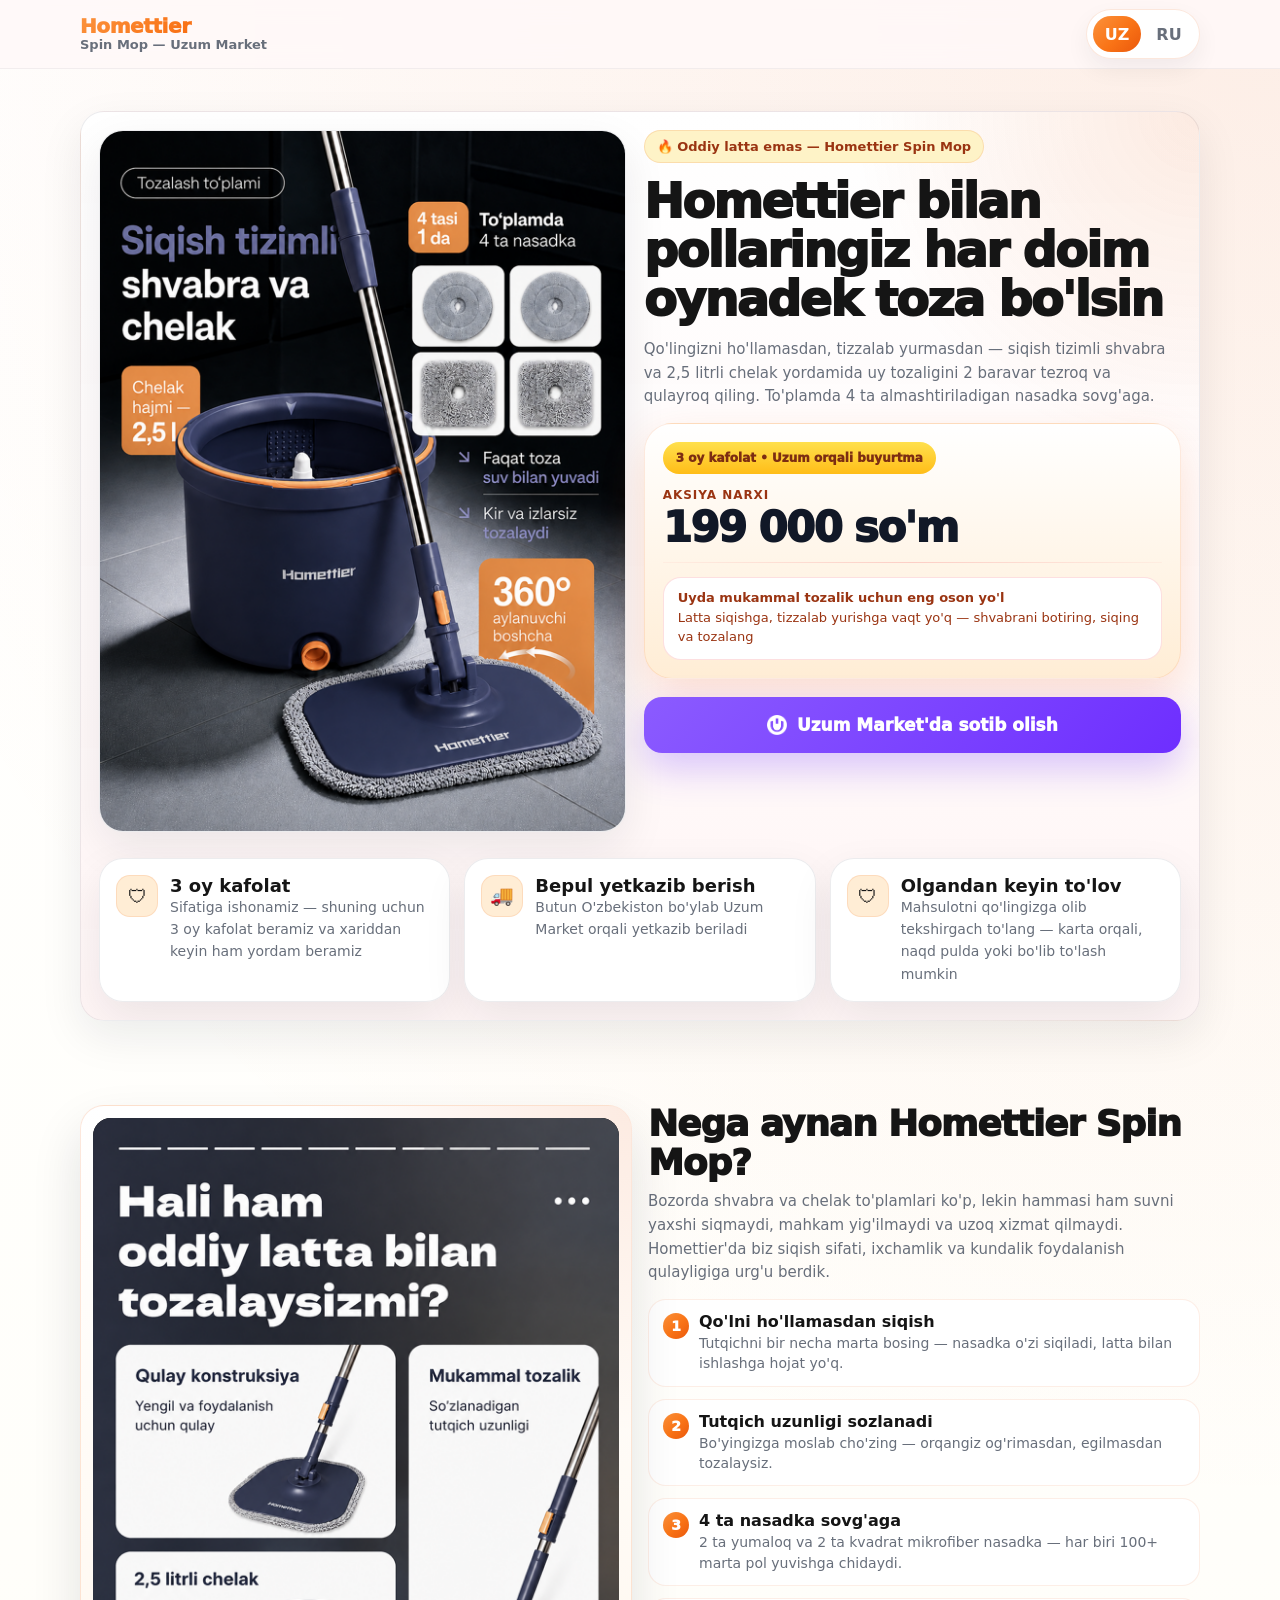
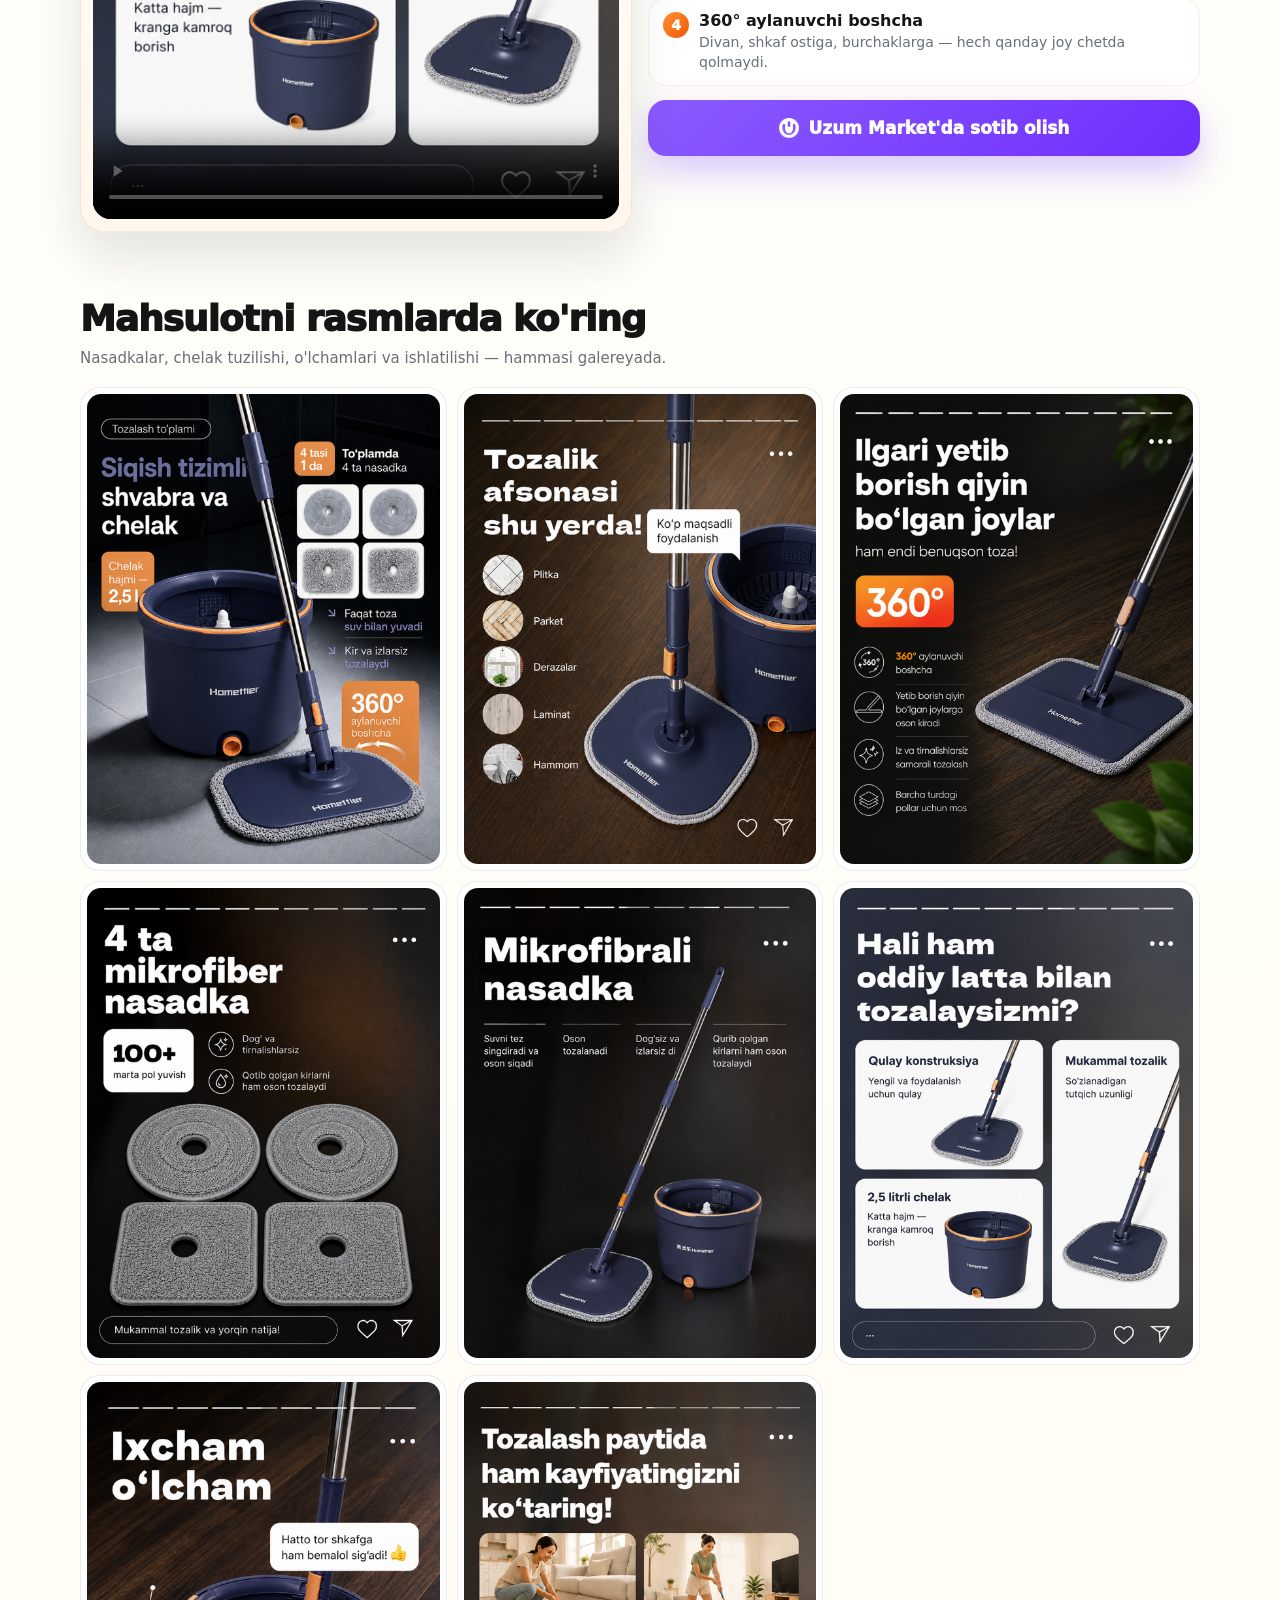
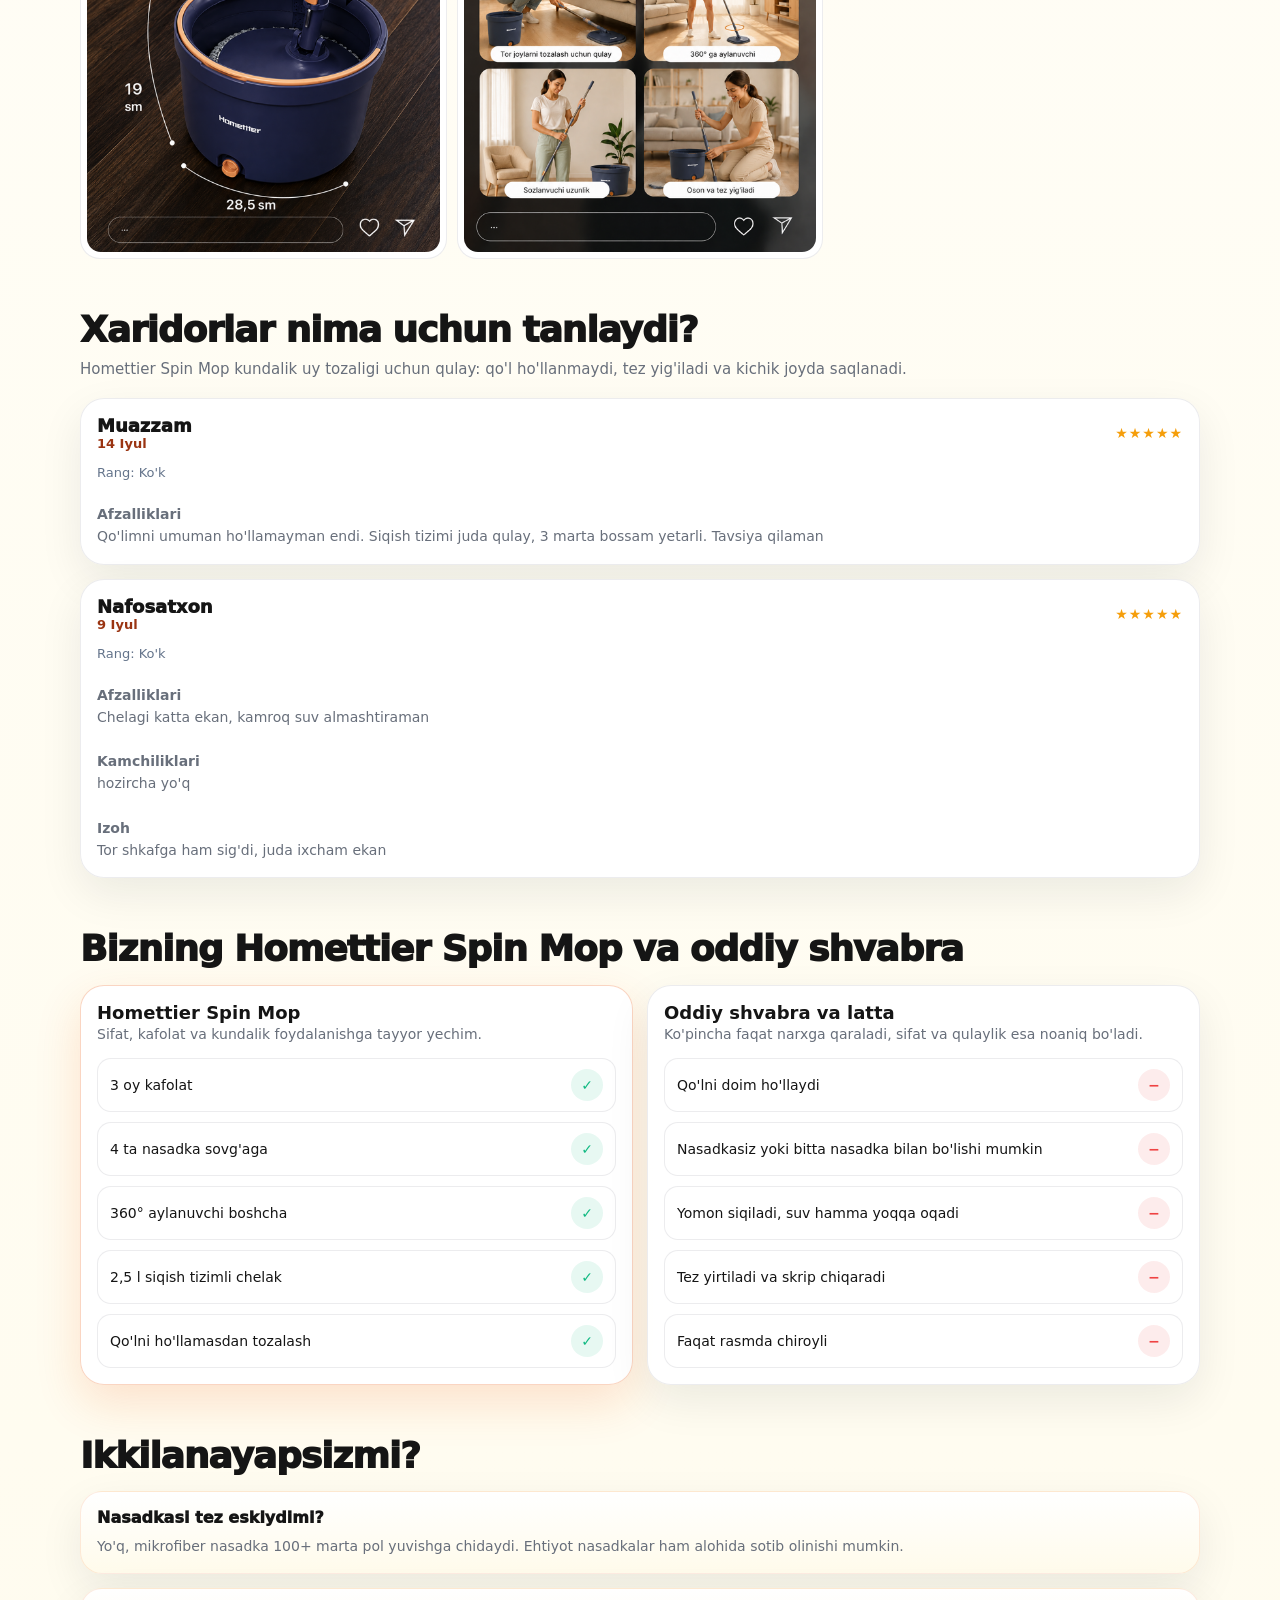
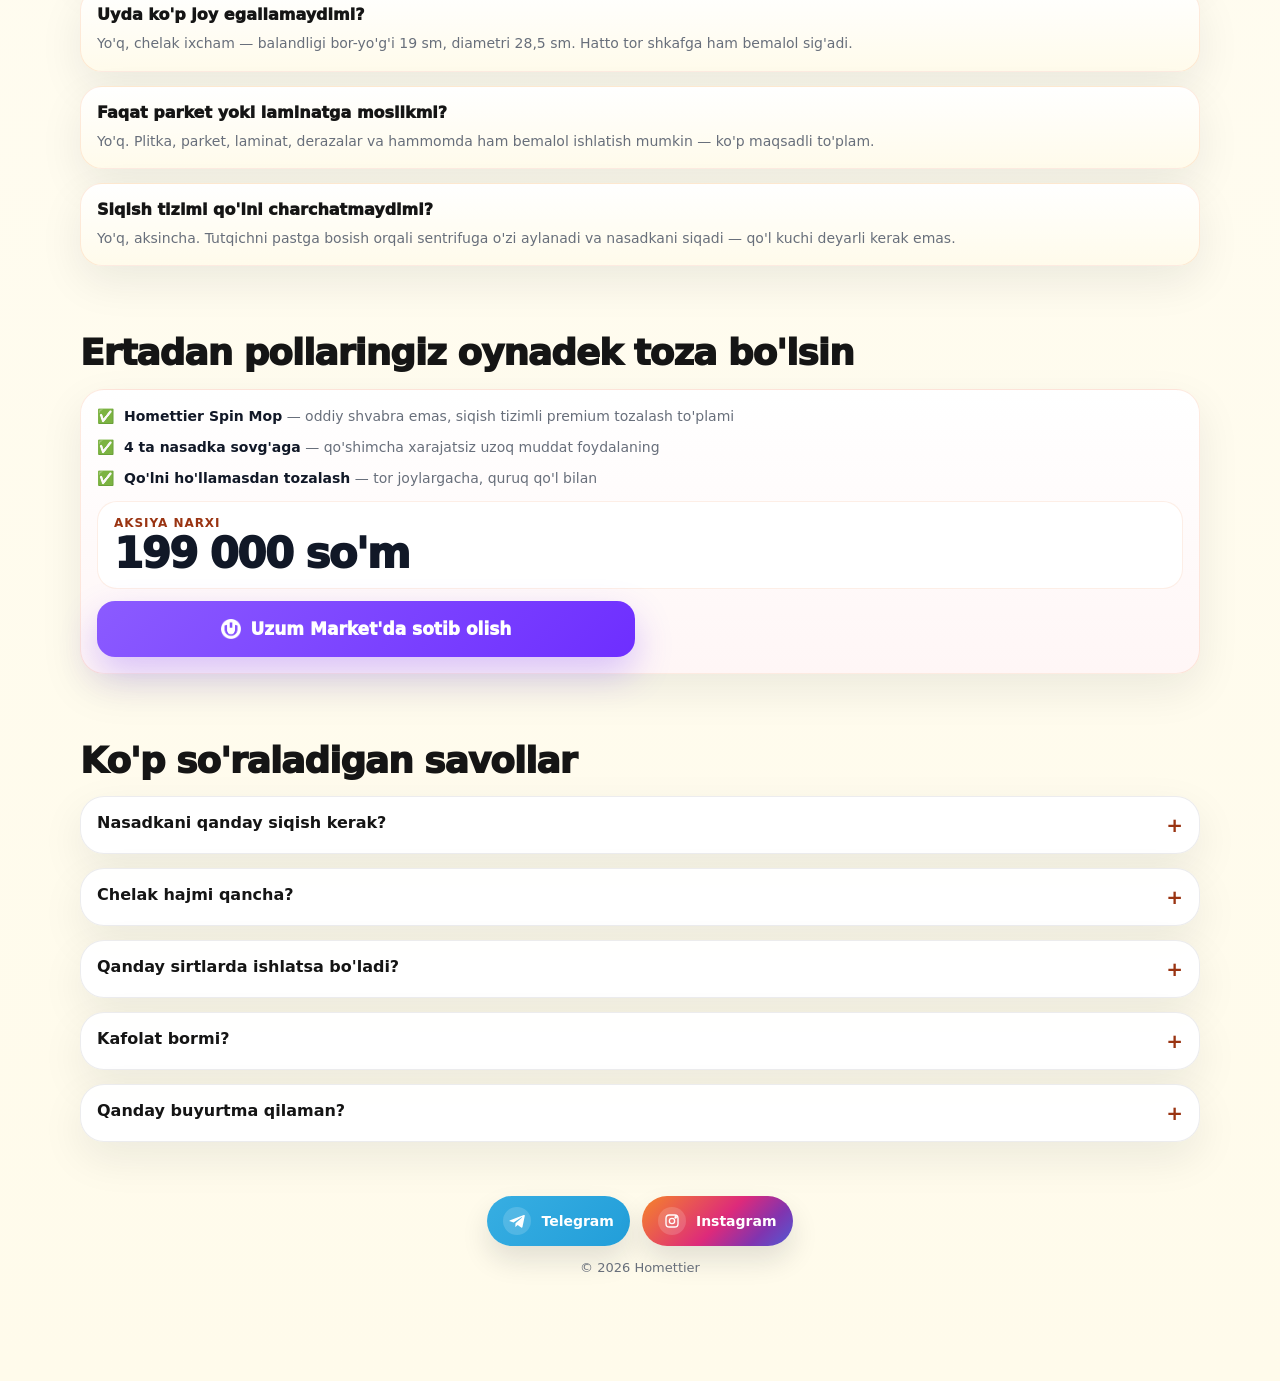
==== commit 983d62e8: "Update warranty from 5 years to 3 months" ====
--- a/homettier.html
+++ b/homettier.html
@@ -4,12 +4,12 @@
   <meta charset="UTF-8" />
   <meta name="viewport" content="width=device-width, initial-scale=1.0, viewport-fit=cover" />
   <title>Homettier — Siqish tizimli Spin Mop | Uy uchun premium tozalash to'plami | Uzum Market</title>
-  <meta name="description" content="Homettier Spin Mop — siqish tizimli shvabra va 2,5 litrli chelak to'plami. 4 ta mikrofiber nasadka sovg'aga, 360° aylanuvchi boshcha, qo'lni ho'llamasdan tozalash. 5 yil kafolat." />
+  <meta name="description" content="Homettier Spin Mop — siqish tizimli shvabra va 2,5 litrli chelak to'plami. 4 ta mikrofiber nasadka sovg'aga, 360° aylanuvchi boshcha, qo'lni ho'llamasdan tozalash. 3 oy kafolat." />
   <meta name="theme-color" content="#ea580c" />
   <meta name="robots" content="index,follow" />
   <meta property="og:type" content="website" />
   <meta property="og:title" content="Homettier Spin Mop | Uy uchun premium tozalash to'plami — Uzum Market" />
-  <meta property="og:description" content="Oddiy latta emas — Homettier Spin Mop. Qo'lingizni ho'llamasdan, tizzalab yurmasdan tozalang. 4 ta nasadka sovg'aga va 5 yil kafolat." />
+  <meta property="og:description" content="Oddiy latta emas — Homettier Spin Mop. Qo'lingizni ho'llamasdan, tizzalab yurmasdan tozalang. 4 ta nasadka sovg'aga va 3 oy kafolat." />
   <meta property="og:image" content="images/homettier/h1.png" />
   <meta property="og:url" content="https://shopland.uz/homettier.html" />
   <meta name="twitter:card" content="summary_large_image" />
@@ -49,7 +49,7 @@
             <h1 data-uz="Homettier bilan pollaringiz har doim oynadek toza bo'lsin" data-ru="Пусть ваши полы всегда будут блестящими чистыми с Homettier">Homettier bilan pollaringiz har doim oynadek toza bo'lsin</h1>
             <p class="lead" data-uz="Qo'lingizni ho'llamasdan, tizzalab yurmasdan — siqish tizimli shvabra va 2,5 litrli chelak yordamida uy tozaligini 2 baravar tezroq va qulayroq qiling. To'plamda 4 ta almashtiriladigan nasadka sovg'aga." data-ru="Без намокания рук и ползания на коленях — с системой отжима и ведром 2,5 литра уборка дома в 2 раза быстрее и удобнее. В комплекте 4 сменные насадки в подарок.">Qo'lingizni ho'llamasdan, tizzalab yurmasdan — siqish tizimli shvabra va 2,5 litrli chelak yordamida uy tozaligini 2 baravar tezroq va qulayroq qiling. To'plamda 4 ta almashtiriladigan nasadka sovg'aga.</p>
             <div class="price-box">
-              <span class="discount-pill" data-uz="5 yil kafolat • Uzum orqali buyurtma" data-ru="Гарантия 5 лет • Заказ через Uzum">5 yil kafolat • Uzum orqali buyurtma</span>
+              <span class="discount-pill" data-uz="3 oy kafolat • Uzum orqali buyurtma" data-ru="Гарантия 3 месяца • Заказ через Uzum">3 oy kafolat • Uzum orqali buyurtma</span>
               <div class="price-main"><div class="price-main-left"><span class="price-caption" data-uz="Aksiya narxi" data-ru="Цена по акции">Aksiya narxi</span><span class="new-price" data-uz="199 000 so'm" data-ru="199 000 сум">199 000 so'm</span></div></div>
               <div style="height:1px;background:linear-gradient(90deg,rgba(239,32,41,.04),rgba(239,32,41,.18),rgba(239,32,41,.04))"></div>
               <div style="padding:12px 14px;border-radius:18px;background:#fff;border:1px solid rgba(239,32,41,.14)"><div class="timer-label" data-uz="Uyda mukammal tozalik uchun eng oson yo'l" data-ru="Самый простой способ идеальной чистоты дома">Uyda mukammal tozalik uchun eng oson yo'l</div><p style="font-size:13px;color:#9a3412;margin-top:4px;line-height:1.45" data-uz="Latta siqishga, tizzalab yurishga vaqt yo'q — shvabrani botiring, siqing va tozalang" data-ru="Нет времени на тряпки и ползание на коленях — макайте, отжимайте и мойте">Latta siqishga, tizzalab yurishga vaqt yo'q — shvabrani botiring, siqing va tozalang</p></div>
@@ -57,7 +57,7 @@
             <div class="btn-row" style="margin-top: 4px;"><a href="https://uzum.uz/ru/product/umnaya-shvabra-iz-goluboj---127-2776299" class="btn btn-uzum" rel="nofollow noopener noreferrer" target="_blank" id="hero-uzum-btn"><img src="./assets/uzum-logo.webp" alt="Uzum logo" /><span data-uz="Uzum Market'da sotib olish" data-ru="Купить в Uzum Market">Uzum Market'da sotib olish</span></a></div>
           </div>
           <div class="proof-row-full">
-            <div class="trust-item card"><div class="icon-box">🛡</div><div><h3 data-uz="5 yil kafolat" data-ru="Гарантия 5 лет">5 yil kafolat</h3><p data-uz="Sifatiga ishonamiz — shuning uchun 5 yil kafolat beramiz va xariddan keyin ham yordam beramiz" data-ru="Мы уверены в качестве — поэтому даём гарантию 5 лет и поддерживаем вас после покупки">Sifatiga ishonamiz — shuning uchun 5 yil kafolat beramiz va xariddan keyin ham yordam beramiz</p></div></div>
+            <div class="trust-item card"><div class="icon-box">🛡</div><div><h3 data-uz="3 oy kafolat" data-ru="Гарантия 3 месяца">3 oy kafolat</h3><p data-uz="Sifatiga ishonamiz — shuning uchun 3 oy kafolat beramiz va xariddan keyin ham yordam beramiz" data-ru="Мы уверены в качестве — поэтому даём гарантию 3 месяца и поддерживаем вас после покупки">Sifatiga ishonamiz — shuning uchun 3 oy kafolat beramiz va xariddan keyin ham yordam beramiz</p></div></div>
             <div class="trust-item card"><div class="icon-box">🚚</div><div><h3 data-uz="Bepul yetkazib berish" data-ru="Бесплатная доставка">Bepul yetkazib berish</h3><p data-uz="Butun O'zbekiston bo'ylab Uzum Market orqali yetkazib beriladi" data-ru="Доставка по всему Узбекистану через Uzum Market">Butun O'zbekiston bo'ylab Uzum Market orqali yetkazib beriladi</p></div></div>
             <div class="trust-item card"><div class="icon-box">🛡</div><div><h3 data-uz="Olgandan keyin to'lov" data-ru="Оплата после получения">Olgandan keyin to'lov</h3><p data-uz="Mahsulotni qo'lingizga olib tekshirgach to'lang — karta orqali, naqd pulda yoki bo'lib to'lash mumkin" data-ru="Получите товар, проверьте и только потом оплатите — картой, наличными или в рассрочку">Mahsulotni qo'lingizga olib tekshirgach to'lang — karta orqali, naqd pulda yoki bo'lib to'lash mumkin</p></div></div>
           </div>
@@ -144,7 +144,7 @@
             <h3 data-uz="Homettier Spin Mop" data-ru="Homettier Spin Mop">Homettier Spin Mop</h3>
             <p data-uz="Sifat, kafolat va kundalik foydalanishga tayyor yechim." data-ru="Качество, гарантия и готовое решение для ежедневной уборки.">Sifat, kafolat va kundalik foydalanishga tayyor yechim.</p>
             <div class="compare-table">
-              <div class="cmp-row"><span data-uz="5 yil kafolat" data-ru="Гарантия 5 лет">5 yil kafolat</span><span class="cmp-good">✓</span></div>
+              <div class="cmp-row"><span data-uz="3 oy kafolat" data-ru="Гарантия 3 месяца">3 oy kafolat</span><span class="cmp-good">✓</span></div>
               <div class="cmp-row"><span data-uz="4 ta nasadka sovg'aga" data-ru="4 насадки в подарок">4 ta nasadka sovg'aga</span><span class="cmp-good">✓</span></div>
               <div class="cmp-row"><span data-uz="360° aylanuvchi boshcha" data-ru="Поворотная головка 360°">360° aylanuvchi boshcha</span><span class="cmp-good">✓</span></div>
               <div class="cmp-row"><span data-uz="2,5 l siqish tizimli chelak" data-ru="Ведро 2,5 л с системой отжима">2,5 l siqish tizimli chelak</span><span class="cmp-good">✓</span></div>
@@ -216,7 +216,7 @@
           <details class="faq-item card"><summary data-uz="Nasadkani qanday siqish kerak?" data-ru="Как правильно отжимать насадку?">Nasadkani qanday siqish kerak?</summary><p data-uz="Nasadkani sentrifuga bo'limiga joylashtiring va tutqichni pastga bosing. Eng yaxshi natija uchun kamida 3 marta bosish tavsiya etiladi." data-ru="Поместите насадку в секцию центрифуги и нажмите ручку вниз. Для лучшего результата рекомендуется нажать не менее 3 раз.">Nasadkani sentrifuga bo'limiga joylashtiring va tutqichni pastga bosing. Eng yaxshi natija uchun kamida 3 marta bosish tavsiya etiladi.</p></details>
           <details class="faq-item card"><summary data-uz="Chelak hajmi qancha?" data-ru="Каков объём ведра?">Chelak hajmi qancha?</summary><p data-uz="Chelak hajmi 2,5 litr — bu kranga tez-tez borishni kamaytiradi va katta xonalarni ham bir chelak suv bilan yuvish imkonini beradi." data-ru="Объём ведра 2,5 литра — это снижает частоту похода к крану и позволяет мыть большие комнаты одним ведром воды.">Chelak hajmi 2,5 litr — bu kranga tez-tez borishni kamaytiradi va katta xonalarni ham bir chelak suv bilan yuvish imkonini beradi.</p></details>
           <details class="faq-item card"><summary data-uz="Qanday sirtlarda ishlatsa bo'ladi?" data-ru="На каких поверхностях можно использовать?">Qanday sirtlarda ishlatsa bo'ladi?</summary><p data-uz="Plitka, parket, laminat, derazalar va hammom kabi barcha turdagi qattiq sirtlarda ishlatish mumkin." data-ru="Можно использовать на всех видах твёрдых поверхностей: плитка, паркет, ламинат, окна и ванная.">Plitka, parket, laminat, derazalar va hammom kabi barcha turdagi qattiq sirtlarda ishlatish mumkin.</p></details>
-          <details class="faq-item card"><summary data-uz="Kafolat bormi?" data-ru="Есть гарантия?">Kafolat bormi?</summary><p data-uz="Ha, Homettier Spin Mop uchun 5 yil kafolat beriladi. Savollar bo'lsa, qo'llab-quvvatlash xizmatiga yozishingiz mumkin." data-ru="Да, на Homettier Spin Mop действует гарантия 5 лет. По вопросам можно написать в службу поддержки.">Ha, Homettier Spin Mop uchun 5 yil kafolat beriladi. Savollar bo'lsa, qo'llab-quvvatlash xizmatiga yozishingiz mumkin.</p></details>
+          <details class="faq-item card"><summary data-uz="Kafolat bormi?" data-ru="Есть гарантия?">Kafolat bormi?</summary><p data-uz="Ha, Homettier Spin Mop uchun 3 oy kafolat beriladi. Savollar bo'lsa, qo'llab-quvvatlash xizmatiga yozishingiz mumkin." data-ru="Да, на Homettier Spin Mop действует гарантия 3 месяца. По вопросам можно написать в службу поддержки.">Ha, Homettier Spin Mop uchun 3 oy kafolat beriladi. Savollar bo'lsa, qo'llab-quvvatlash xizmatiga yozishingiz mumkin.</p></details>
           <details class="faq-item card"><summary data-uz="Qanday buyurtma qilaman?" data-ru="Как заказать?">Qanday buyurtma qilaman?</summary><p data-uz="Sahifadagi Uzum tugmasini bosing va mahsulot kartasi orqali buyurtma bering." data-ru="Нажмите кнопку Uzum на странице и оформите заказ через карточку товара.">Sahifadagi Uzum tugmasini bosing va mahsulot kartasi orqali buyurtma bering.</p></details>
         </div>
       </div>
@@ -264,7 +264,7 @@
         <a class="social-pill social-pill--telegram" href="https://t.me/homettier" target="_blank" rel="noopener noreferrer" id="footer-telegram">
           <span class="social-icon"><svg viewBox="0 0 24 24" fill="currentColor"><path d="M9.78 15.56 9.4 20.9c.54 0 .78-.23 1.06-.5l2.54-2.43 5.27 3.86c.97.54 1.65.26 1.91-.9l3.47-16.26.01-.01c.31-1.45-.52-2.02-1.47-1.66L1.79 10.87c-1.39.54-1.37 1.32-.24 1.67l5.22 1.63L18.9 6.56c.57-.35 1.09-.16.66.19"/></svg></span>Telegram
         </a>
-        <a class="social-pill social-pill--instagram" href="https://www.instagram.com/homettier" target="_blank" rel="noopener noreferrer" id="footer-instagram">
+        <a class="social-pill social-pill--instagram" href="https://www.instagram.com/chegirmauzz/" target="_blank" rel="noopener noreferrer" id="footer-instagram">
           <span class="social-icon"><svg viewBox="0 0 24 24" fill="none" stroke="currentColor" stroke-width="2"><rect x="3" y="3" width="18" height="18" rx="5"></rect><circle cx="12" cy="12" r="4"></circle><circle cx="17.5" cy="6.5" r="1"></circle></svg></span>Instagram
         </a>
       </div>
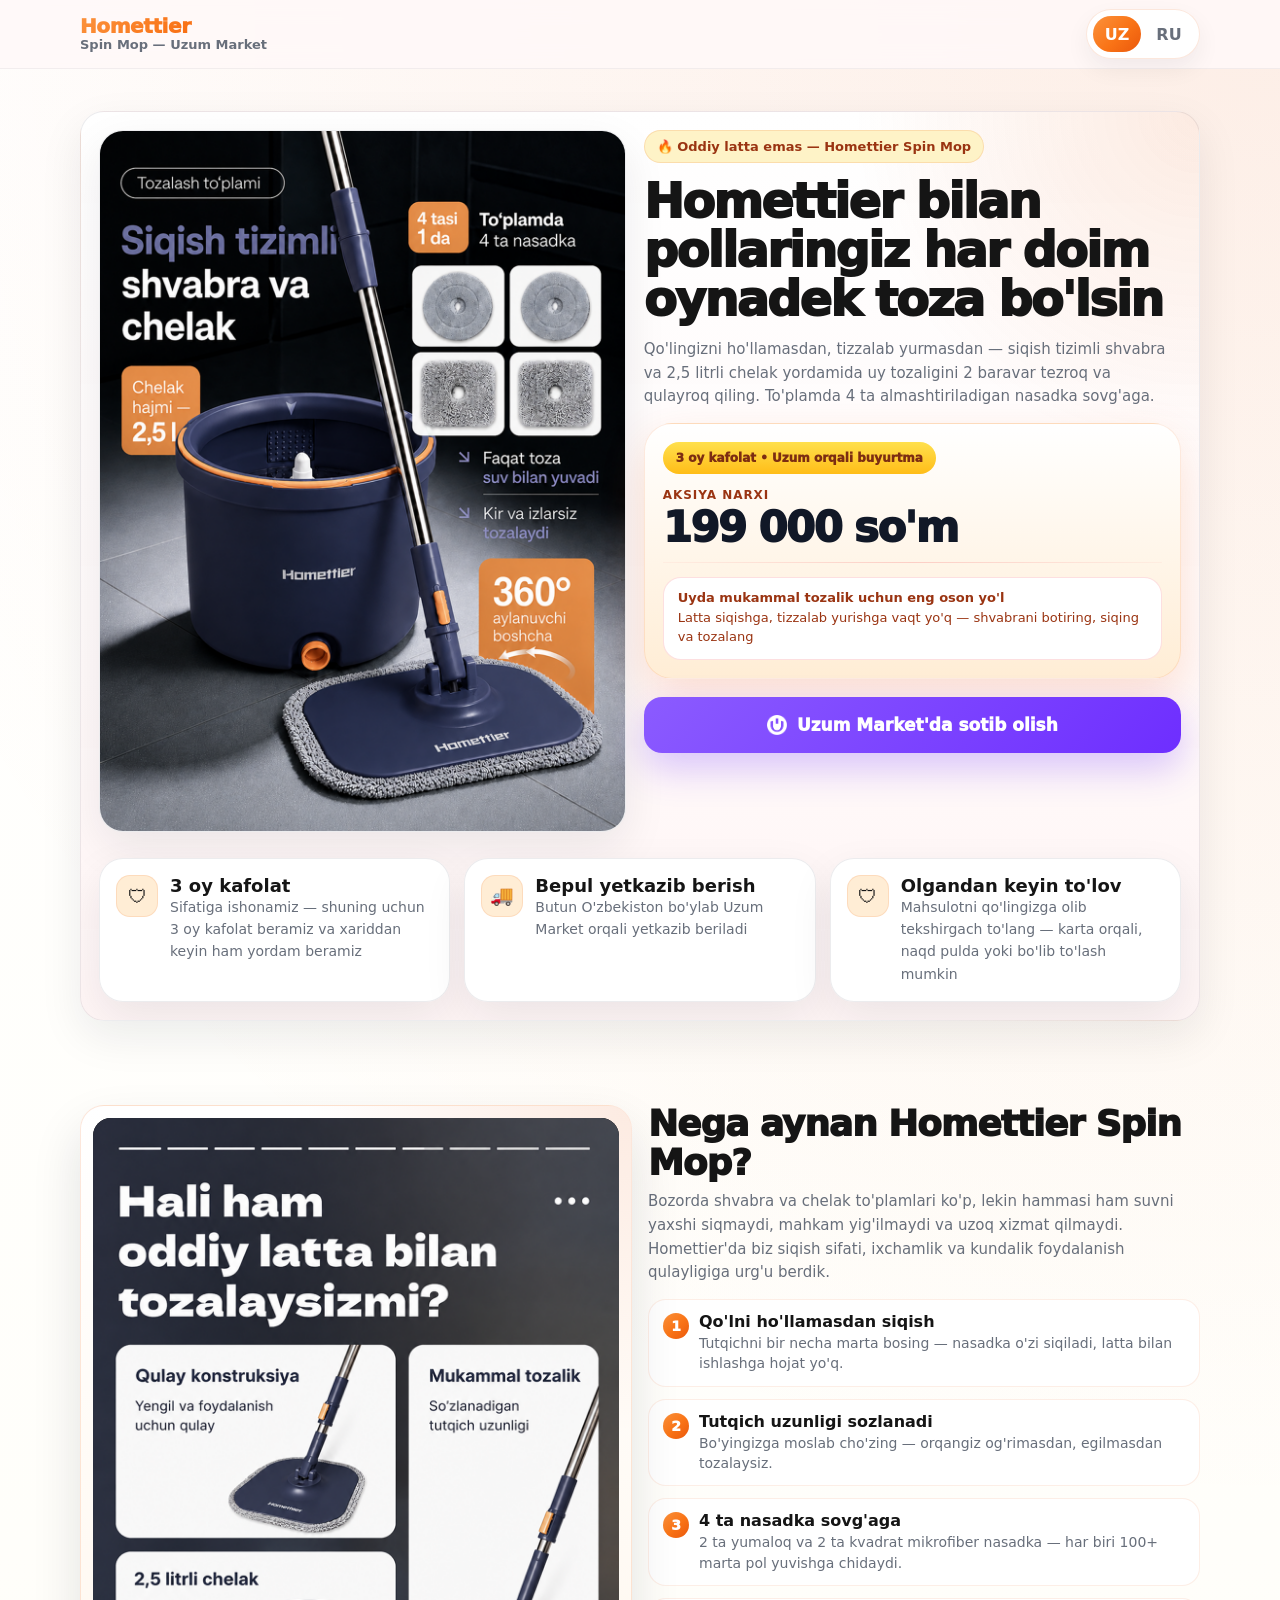
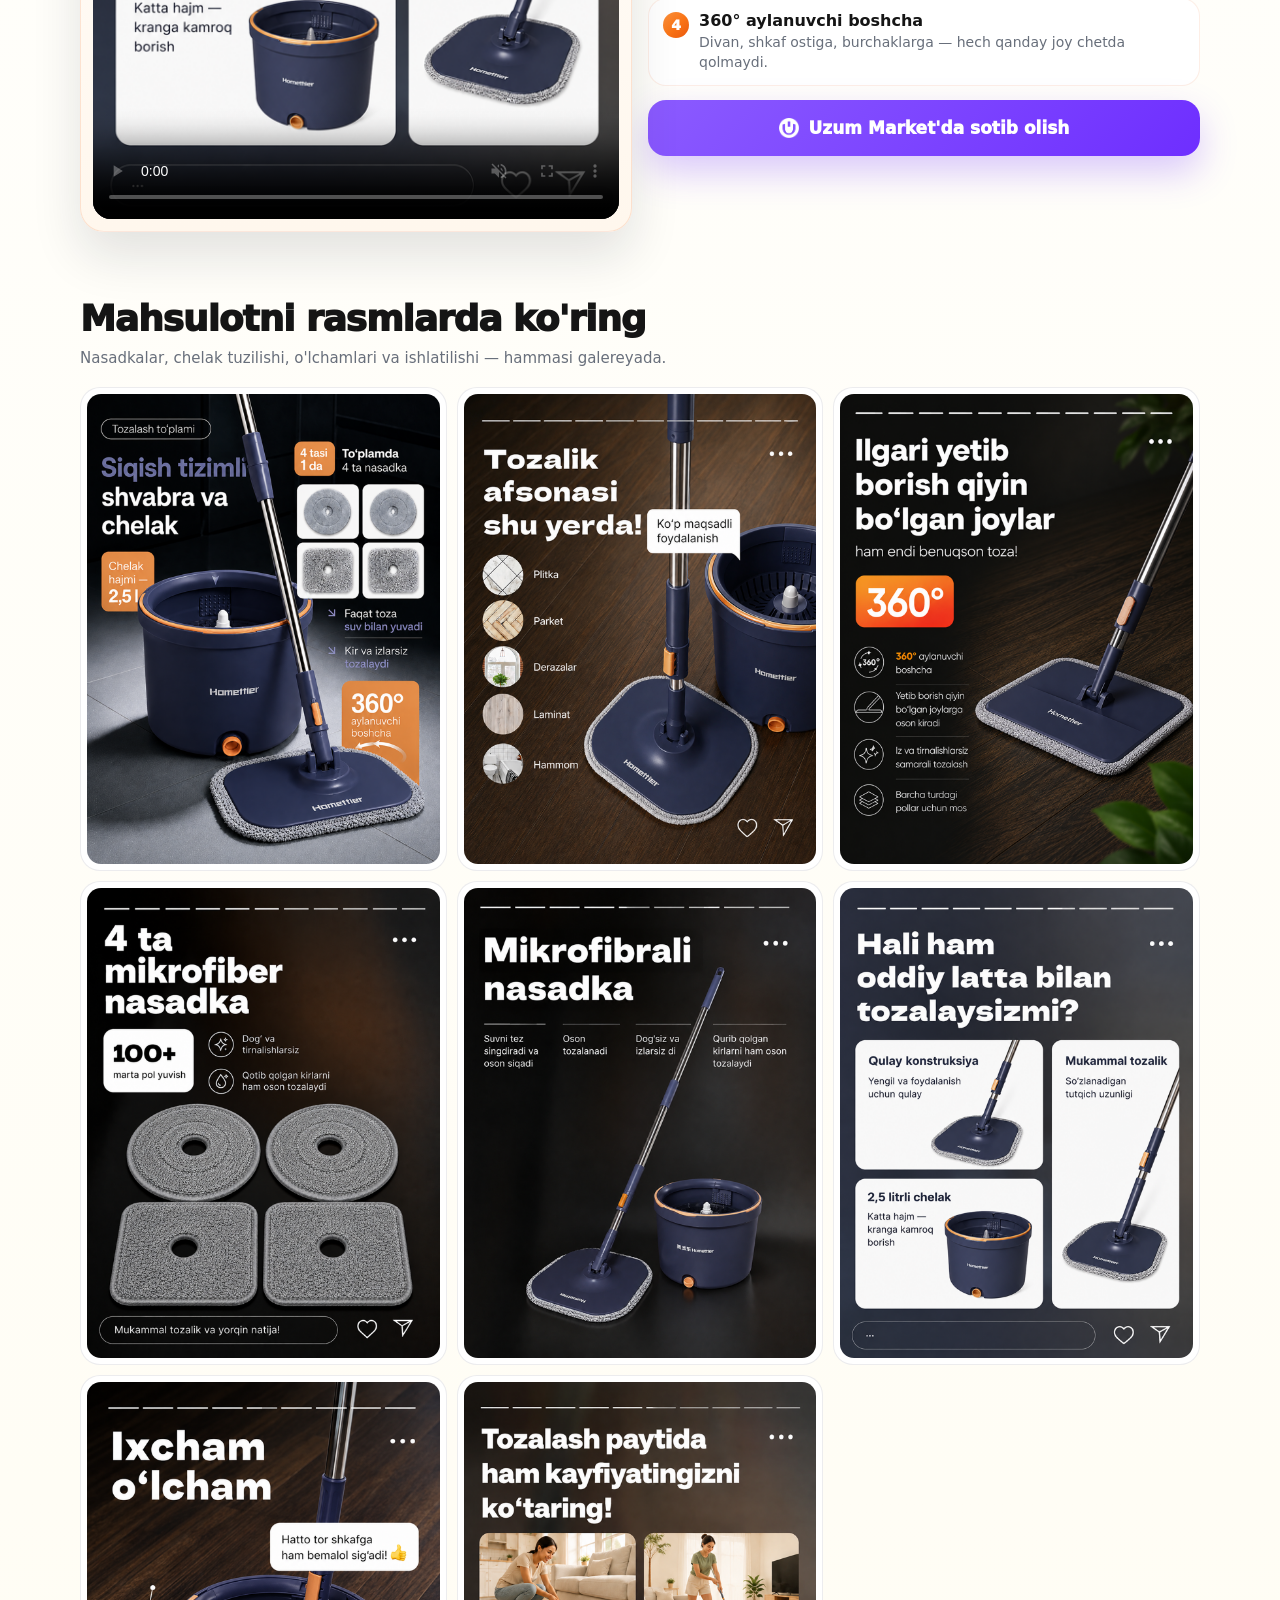
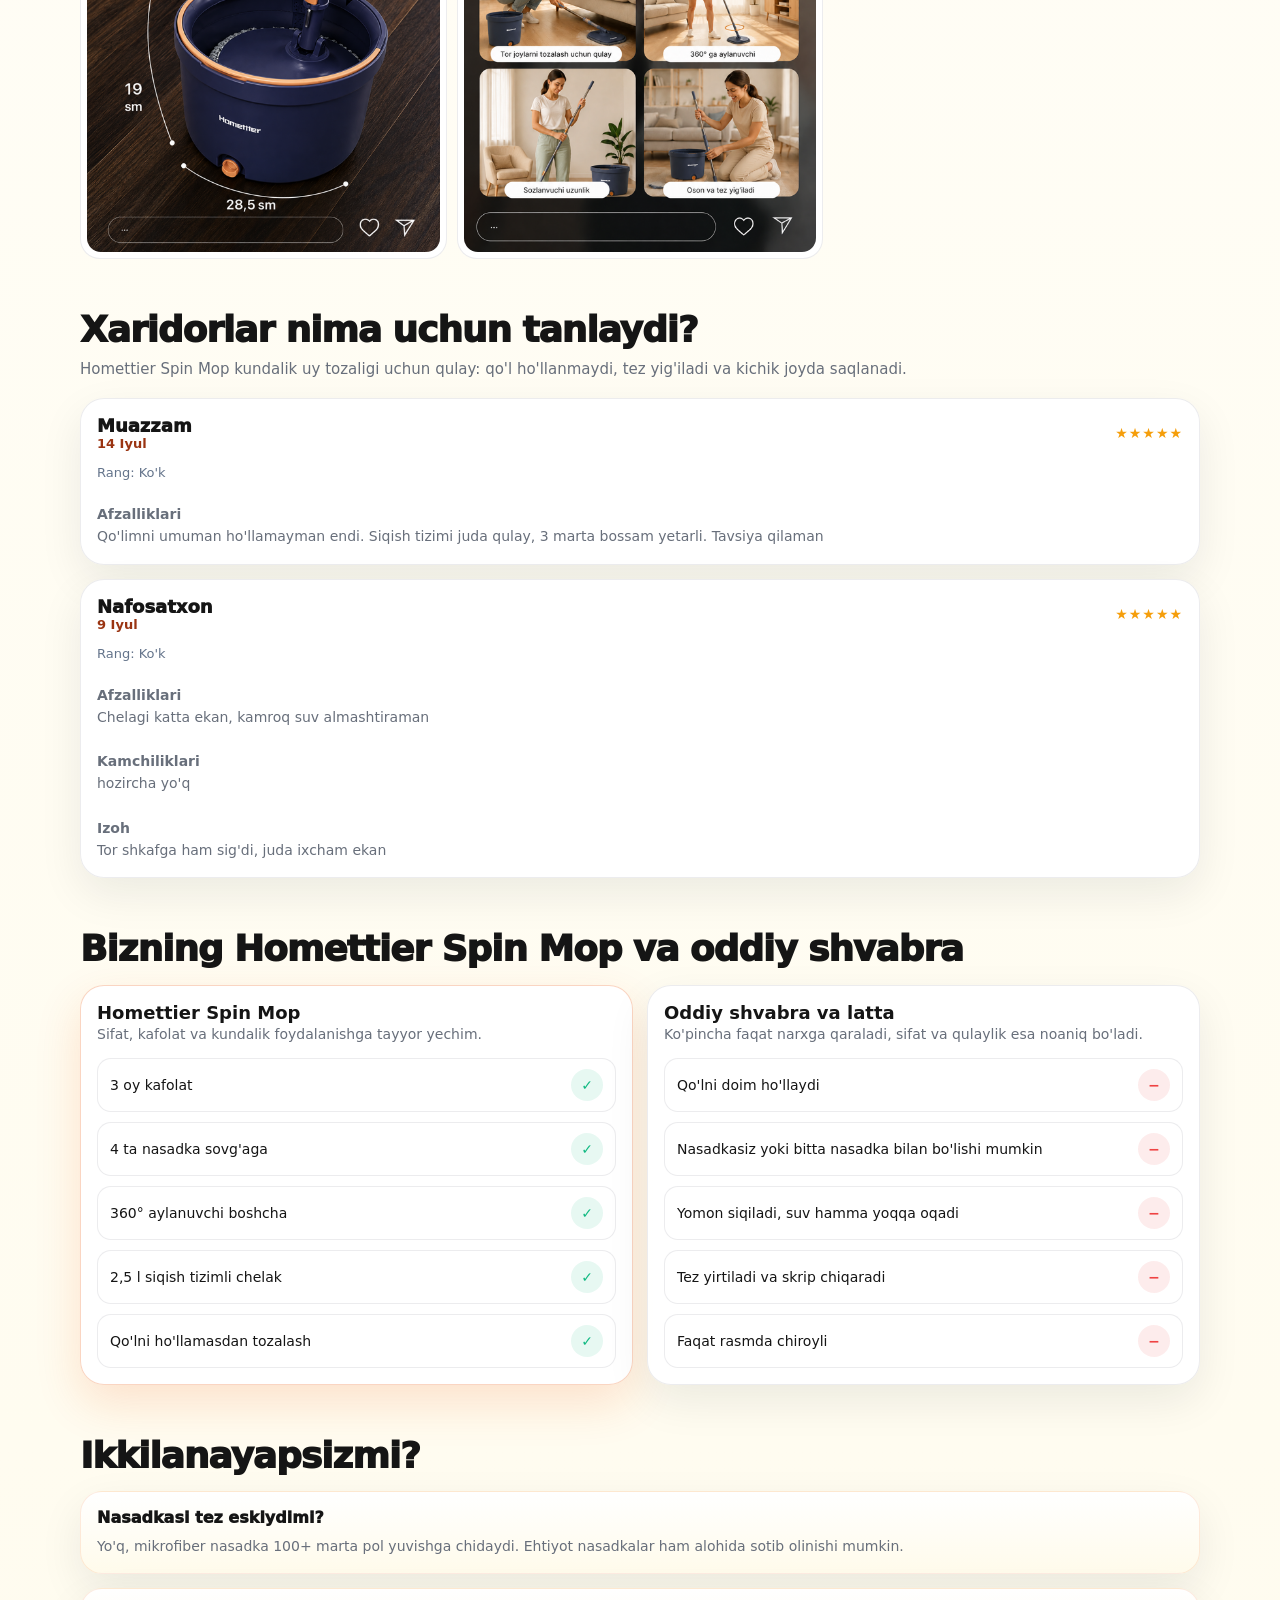
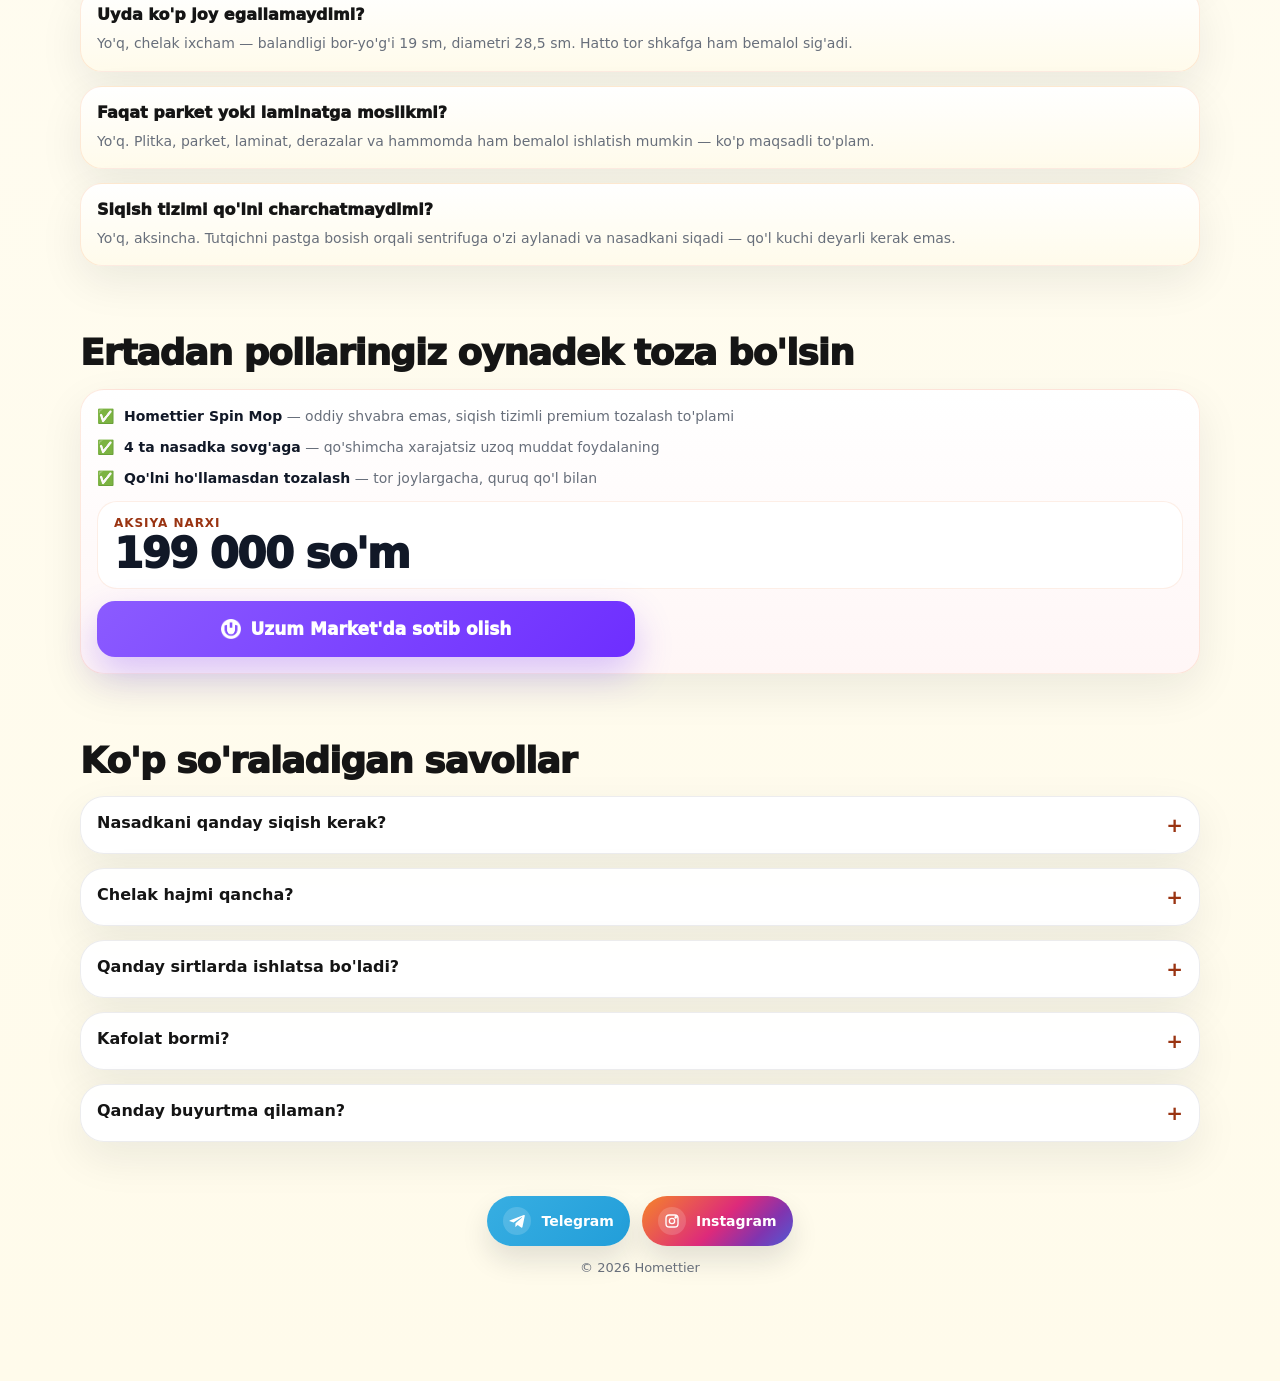
==== commit 5e1a7d1a: "Add Facebook Pixel ID 1585367583209498 to Homettier page" ====
--- a/homettier.html
+++ b/homettier.html
@@ -25,10 +25,10 @@
   <!-- Meta Pixel Code -->
   <script>
   !function(f,b,e,v,n,t,s){if(f.fbq)return;n=f.fbq=function(){n.callMethod?n.callMethod.apply(n,arguments):n.queue.push(arguments)};if(!f._fbq)f._fbq=n;n.push=n;n.loaded=!0;n.version='2.0';n.queue=[];t=b.createElement(e);t.async=!0;t.src=v;s=b.getElementsByTagName(e)[0];s.parentNode.insertBefore(t,s)}(window, document,'script','https://connect.facebook.net/en_US/fbevents.js');
-  fbq('init', '847327061713315');
+  fbq('init', '1585367583209498');
   fbq('track', 'PageView');
   </script>
-  <noscript><img height="1" width="1" style="display:none" src="https://www.facebook.com/tr?id=847327061713315&ev=PageView&noscript=1" /></noscript>
+  <noscript><img height="1" width="1" style="display:none" src="https://www.facebook.com/tr?id=1585367583209498&ev=PageView&noscript=1" /></noscript>
   <!-- End Meta Pixel Code -->
 </head>
 <body>
@@ -54,7 +54,7 @@
               <div style="height:1px;background:linear-gradient(90deg,rgba(239,32,41,.04),rgba(239,32,41,.18),rgba(239,32,41,.04))"></div>
               <div style="padding:12px 14px;border-radius:18px;background:#fff;border:1px solid rgba(239,32,41,.14)"><div class="timer-label" data-uz="Uyda mukammal tozalik uchun eng oson yo'l" data-ru="Самый простой способ идеальной чистоты дома">Uyda mukammal tozalik uchun eng oson yo'l</div><p style="font-size:13px;color:#9a3412;margin-top:4px;line-height:1.45" data-uz="Latta siqishga, tizzalab yurishga vaqt yo'q — shvabrani botiring, siqing va tozalang" data-ru="Нет времени на тряпки и ползание на коленях — макайте, отжимайте и мойте">Latta siqishga, tizzalab yurishga vaqt yo'q — shvabrani botiring, siqing va tozalang</p></div>
             </div>
-            <div class="btn-row" style="margin-top: 4px;"><a href="https://uzum.uz/ru/product/umnaya-shvabra-iz-goluboj---127-2776299" class="btn btn-uzum" rel="nofollow noopener noreferrer" target="_blank" id="hero-uzum-btn"><img src="./assets/uzum-logo.webp" alt="Uzum logo" /><span data-uz="Uzum Market'da sotib olish" data-ru="Купить в Uzum Market">Uzum Market'da sotib olish</span></a></div>
+            <div class="btn-row" style="margin-top: 4px;"><a href="https://uzum.uz/ru/product/umnaya-shvabra-iz-indigo---251-2290269" class="btn btn-uzum" rel="nofollow noopener noreferrer" target="_blank" id="hero-uzum-btn"><img src="./assets/uzum-logo.webp" alt="Uzum logo" /><span data-uz="Uzum Market'da sotib olish" data-ru="Купить в Uzum Market">Uzum Market'da sotib olish</span></a></div>
           </div>
           <div class="proof-row-full">
             <div class="trust-item card"><div class="icon-box">🛡</div><div><h3 data-uz="3 oy kafolat" data-ru="Гарантия 3 месяца">3 oy kafolat</h3><p data-uz="Sifatiga ishonamiz — shuning uchun 3 oy kafolat beramiz va xariddan keyin ham yordam beramiz" data-ru="Мы уверены в качестве — поэтому даём гарантию 3 месяца и поддерживаем вас после покупки">Sifatiga ishonamiz — shuning uchun 3 oy kafolat beramiz va xariddan keyin ham yordam beramiz</p></div></div>
@@ -83,7 +83,7 @@
             <div class="feature-line"><div class="red-dot">3</div><div><b data-uz="4 ta nasadka sovg'aga" data-ru="4 насадки в подарок">4 ta nasadka sovg'aga</b><span data-uz="2 ta yumaloq va 2 ta kvadrat mikrofiber nasadka — har biri 100+ marta pol yuvishga chidaydi." data-ru="2 круглые и 2 квадратные микрофибровые насадки — каждая выдерживает 100+ циклов мытья.">2 ta yumaloq va 2 ta kvadrat mikrofiber nasadka — har biri 100+ marta pol yuvishga chidaydi.</span></div></div>
             <div class="feature-line"><div class="red-dot">4</div><div><b data-uz="360° aylanuvchi boshcha" data-ru="Поворотная головка 360°">360° aylanuvchi boshcha</b><span data-uz="Divan, shkaf ostiga, burchaklarga — hech qanday joy chetda qolmaydi." data-ru="Под диваном, шкафом, в углах — ни одно место не останется неочищенным.">Divan, shkaf ostiga, burchaklarga — hech qanday joy chetda qolmaydi.</span></div></div>
           </div>
-          <a href="https://uzum.uz/ru/product/umnaya-shvabra-iz-goluboj---127-2776299" class="btn btn-uzum" rel="nofollow noopener noreferrer" target="_blank" id="why-uzum-btn"><img src="./assets/uzum-logo.webp" alt="Uzum logo" /><span data-uz="Uzum Market'da sotib olish" data-ru="Купить в Uzum Market">Uzum Market'da sotib olish</span></a>
+          <a href="https://uzum.uz/ru/product/umnaya-shvabra-iz-indigo---251-2290269" class="btn btn-uzum" rel="nofollow noopener noreferrer" target="_blank" id="why-uzum-btn"><img src="./assets/uzum-logo.webp" alt="Uzum logo" /><span data-uz="Uzum Market'da sotib olish" data-ru="Купить в Uzum Market">Uzum Market'da sotib olish</span></a>
         </div>
       </div>
     </section>
@@ -203,7 +203,7 @@
             <div class="cta-price-stack"><small data-uz="Aksiya narxi" data-ru="Цена по акции">Aksiya narxi</small><span class="new-price" data-uz="199 000 so'm" data-ru="199 000 сум">199 000 so'm</span></div>
           </div>
           <div class="cta-actions">
-            <a href="https://uzum.uz/ru/product/umnaya-shvabra-iz-goluboj---127-2776299" class="btn btn-uzum" rel="nofollow noopener noreferrer" target="_blank" id="cta-uzum-btn"><img src="./assets/uzum-logo.webp" alt="Uzum logo" /><span data-uz="Uzum Market'da sotib olish" data-ru="Купить в Uzum Market">Uzum Market'da sotib olish</span></a>
+            <a href="https://uzum.uz/ru/product/umnaya-shvabra-iz-indigo---251-2290269" class="btn btn-uzum" rel="nofollow noopener noreferrer" target="_blank" id="cta-uzum-btn"><img src="./assets/uzum-logo.webp" alt="Uzum logo" /><span data-uz="Uzum Market'da sotib olish" data-ru="Купить в Uzum Market">Uzum Market'da sotib olish</span></a>
           </div>
         </div>
       </div>
@@ -224,7 +224,7 @@
   </main>
 
   <div class="sticky-cta" id="stickyCta">
-    <a href="https://uzum.uz/ru/product/umnaya-shvabra-iz-goluboj---127-2776299" class="btn btn-uzum" rel="nofollow noopener noreferrer" target="_blank" id="sticky-uzum-btn"><img src="./assets/uzum-logo.webp" alt="Uzum logo" /><span data-uz="Uzum Market'da sotib olish" data-ru="Купить в Uzum Market">Uzum Market'da sotib olish</span></a>
+    <a href="https://uzum.uz/ru/product/umnaya-shvabra-iz-indigo---251-2290269" class="btn btn-uzum" rel="nofollow noopener noreferrer" target="_blank" id="sticky-uzum-btn"><img src="./assets/uzum-logo.webp" alt="Uzum logo" /><span data-uz="Uzum Market'da sotib olish" data-ru="Купить в Uzum Market">Uzum Market'da sotib olish</span></a>
   </div>
 
   <div class="sticky-mini-video" id="stickyMiniVideo">
@@ -253,7 +253,7 @@
         <source src="./assets/homettier_video.mp4" type="video/mp4" />
       </video>
       <div class="video-cta-wrap">
-        <a href="https://uzum.uz/ru/product/umnaya-shvabra-iz-goluboj---127-2776299" class="btn btn-uzum" rel="nofollow noopener noreferrer" target="_blank" id="video-modal-uzum-btn"><img src="./assets/uzum-logo.webp" alt="Uzum logo" /><span data-uz="Uzum Market'da sotib olish" data-ru="Купить в Uzum Market">Uzum Market'da sotib olish</span></a>
+        <a href="https://uzum.uz/ru/product/umnaya-shvabra-iz-indigo---251-2290269" class="btn btn-uzum" rel="nofollow noopener noreferrer" target="_blank" id="video-modal-uzum-btn"><img src="./assets/uzum-logo.webp" alt="Uzum logo" /><span data-uz="Uzum Market'da sotib olish" data-ru="Купить в Uzum Market">Uzum Market'da sotib olish</span></a>
       </div>
     </div>
   </div>
